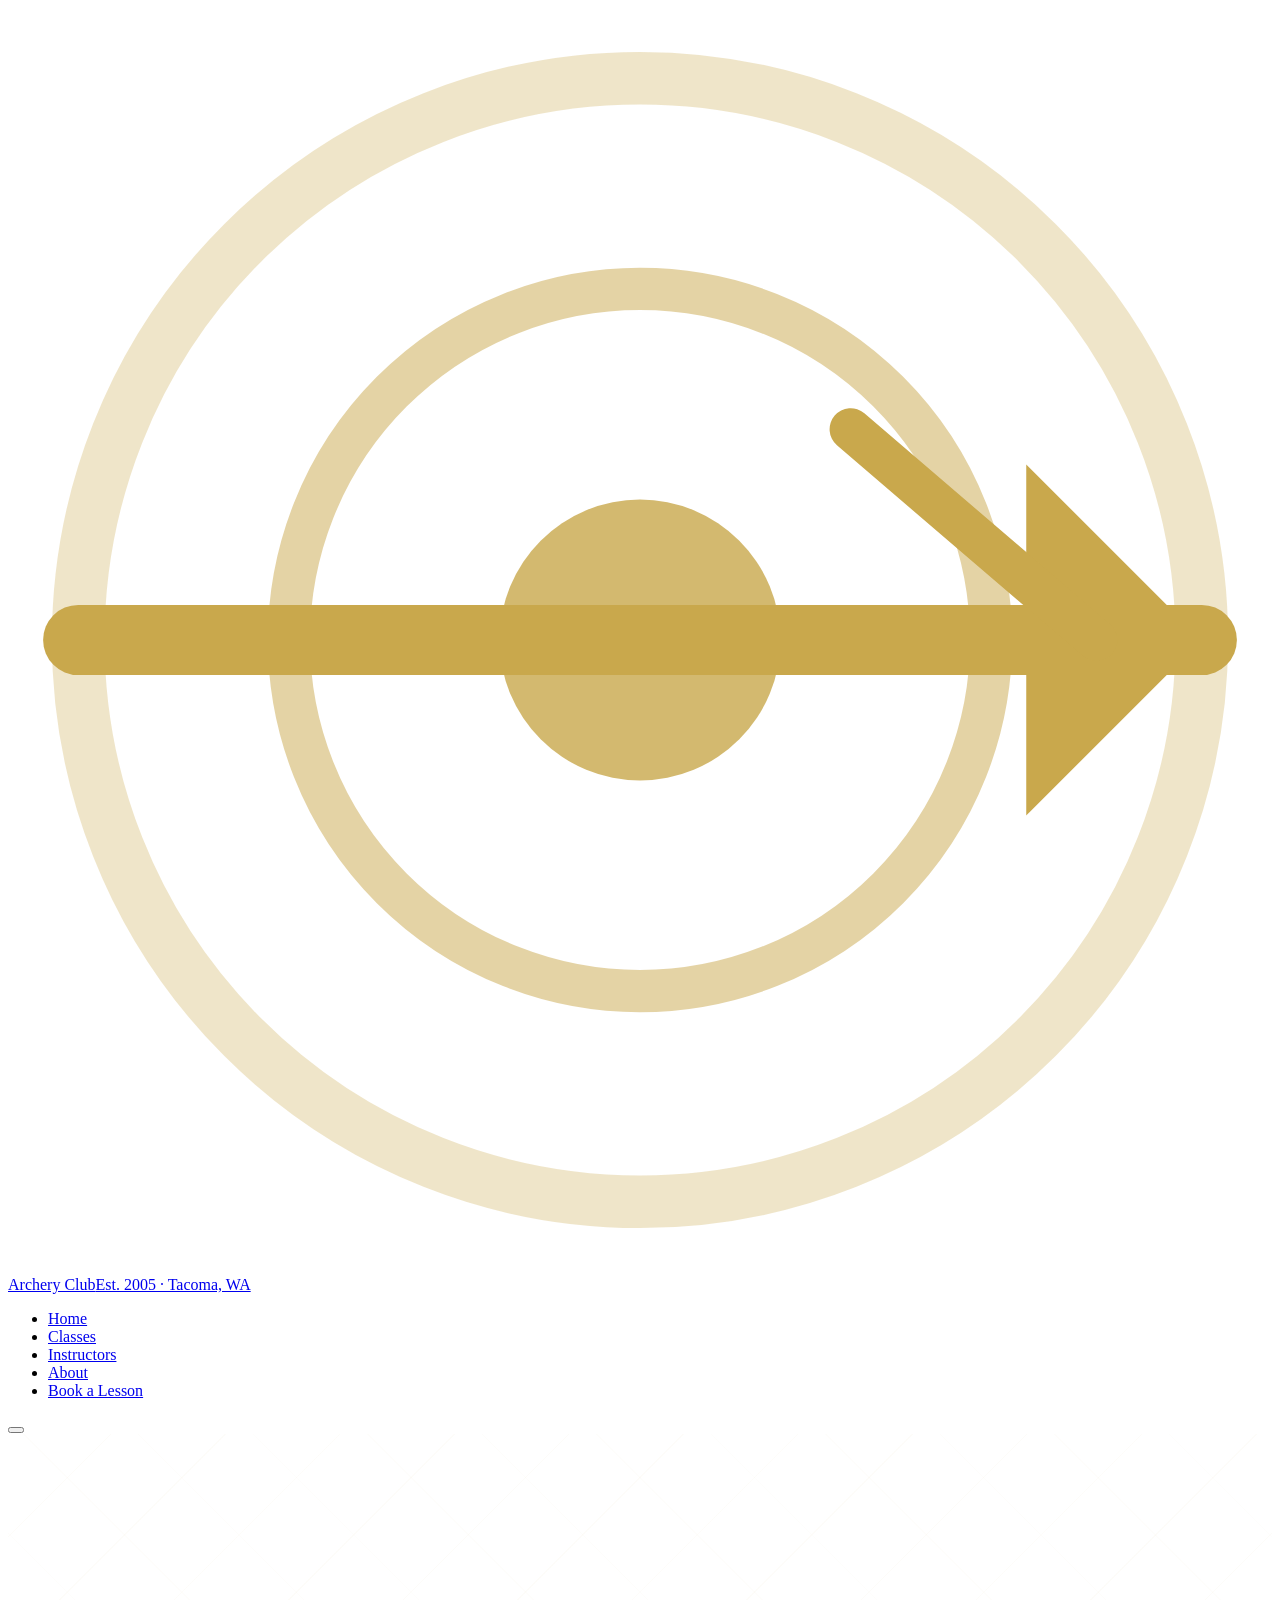
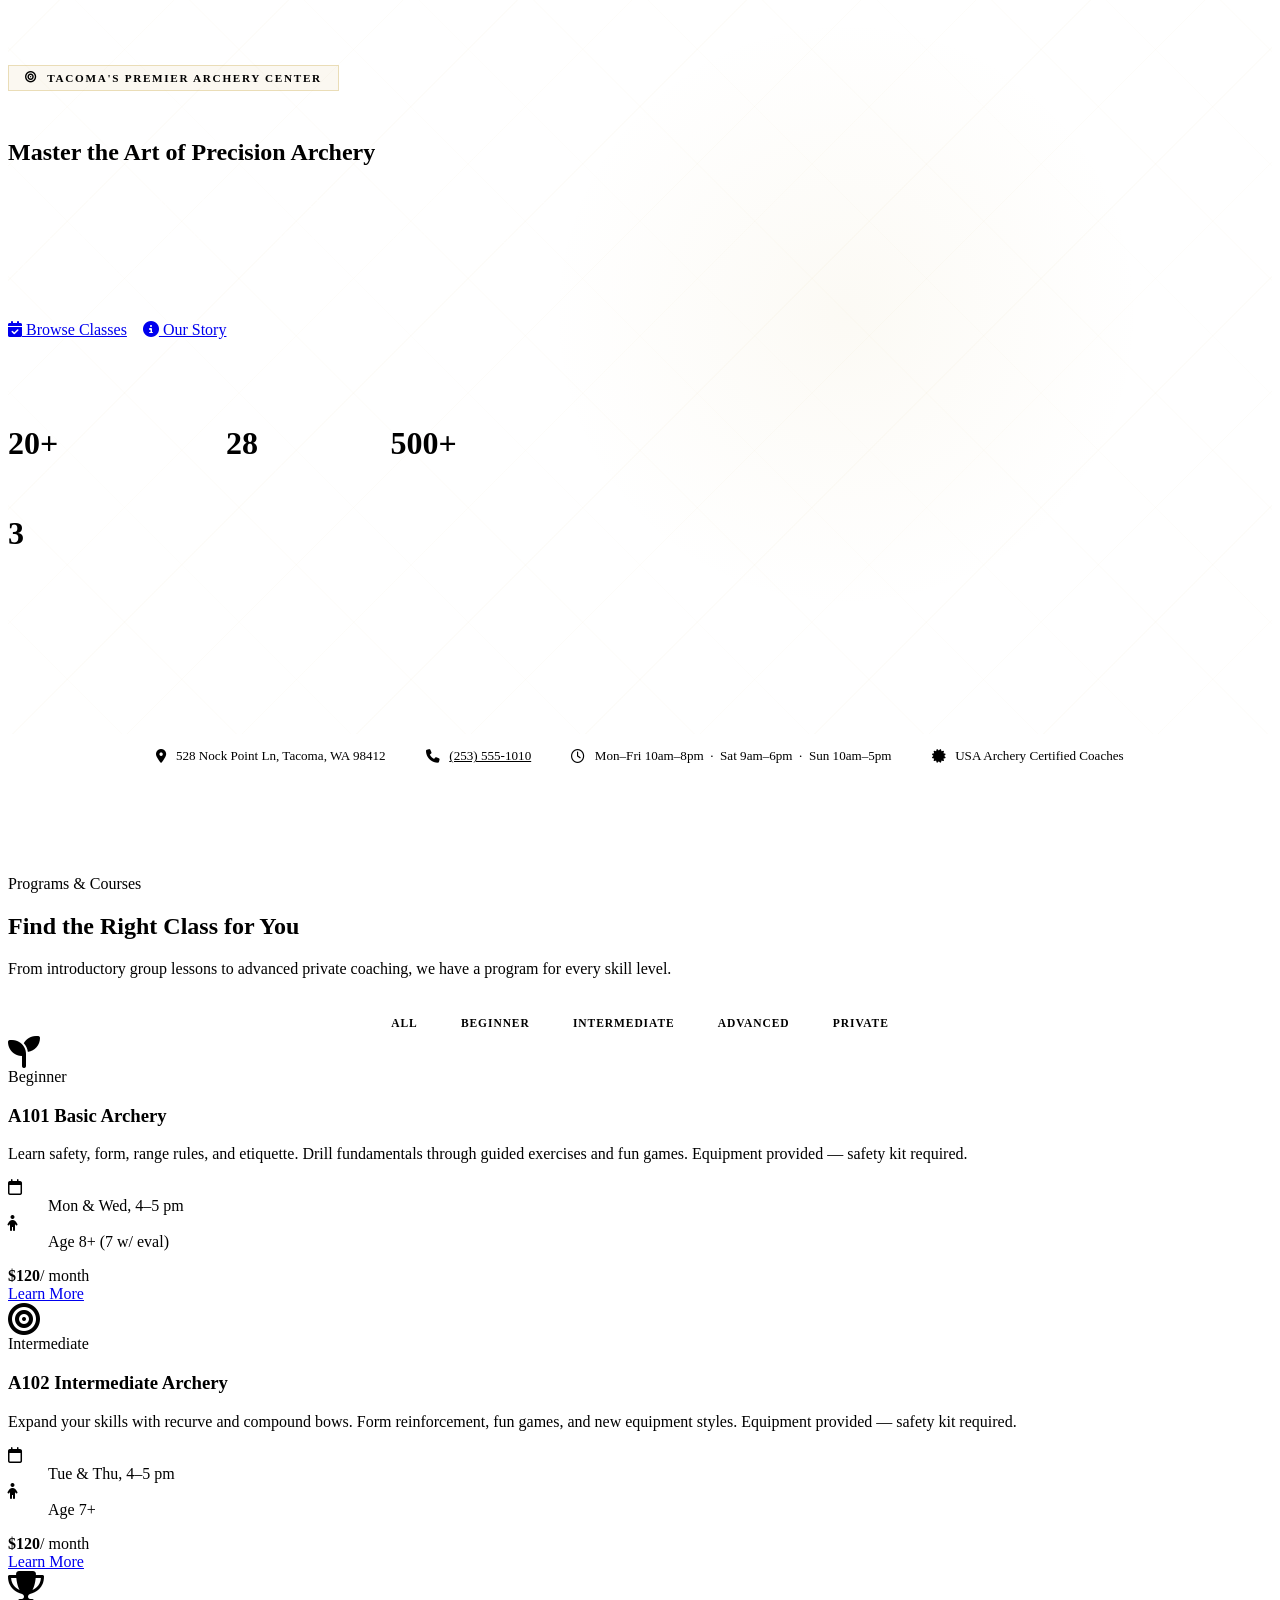
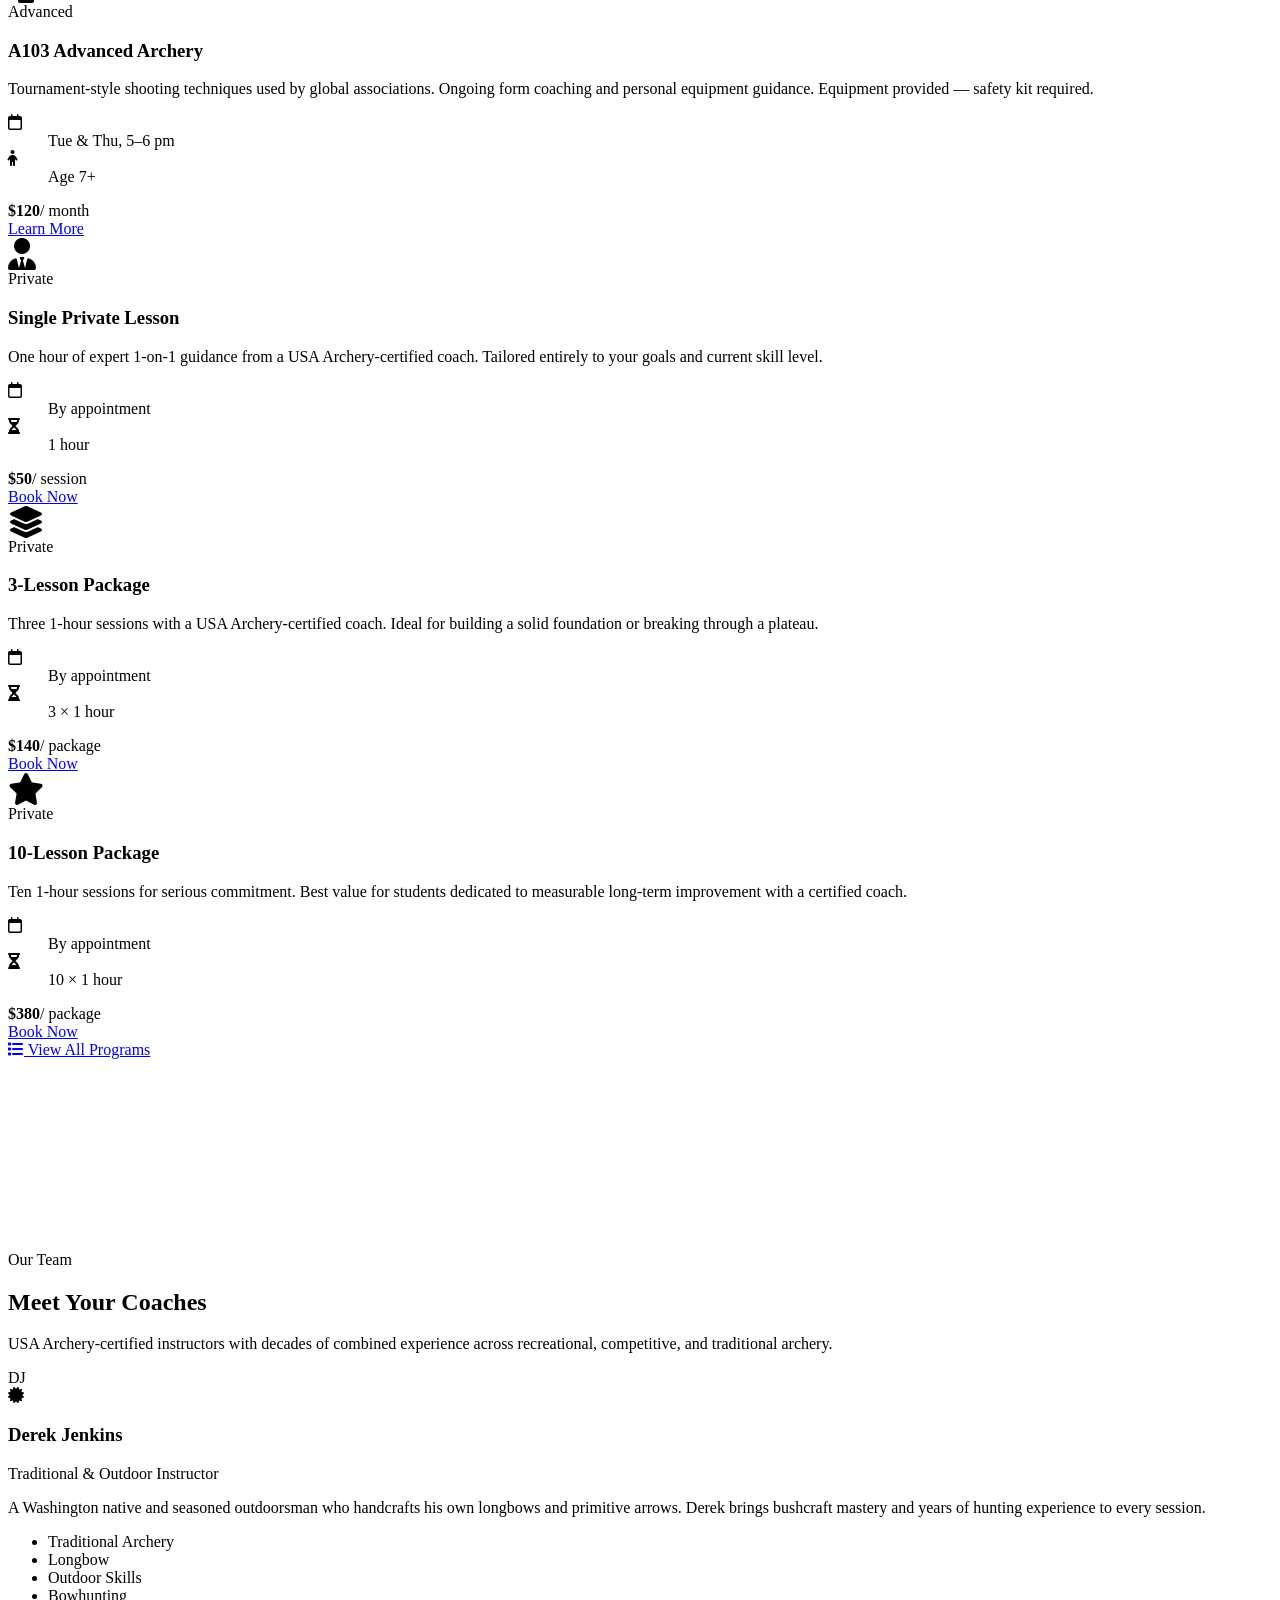
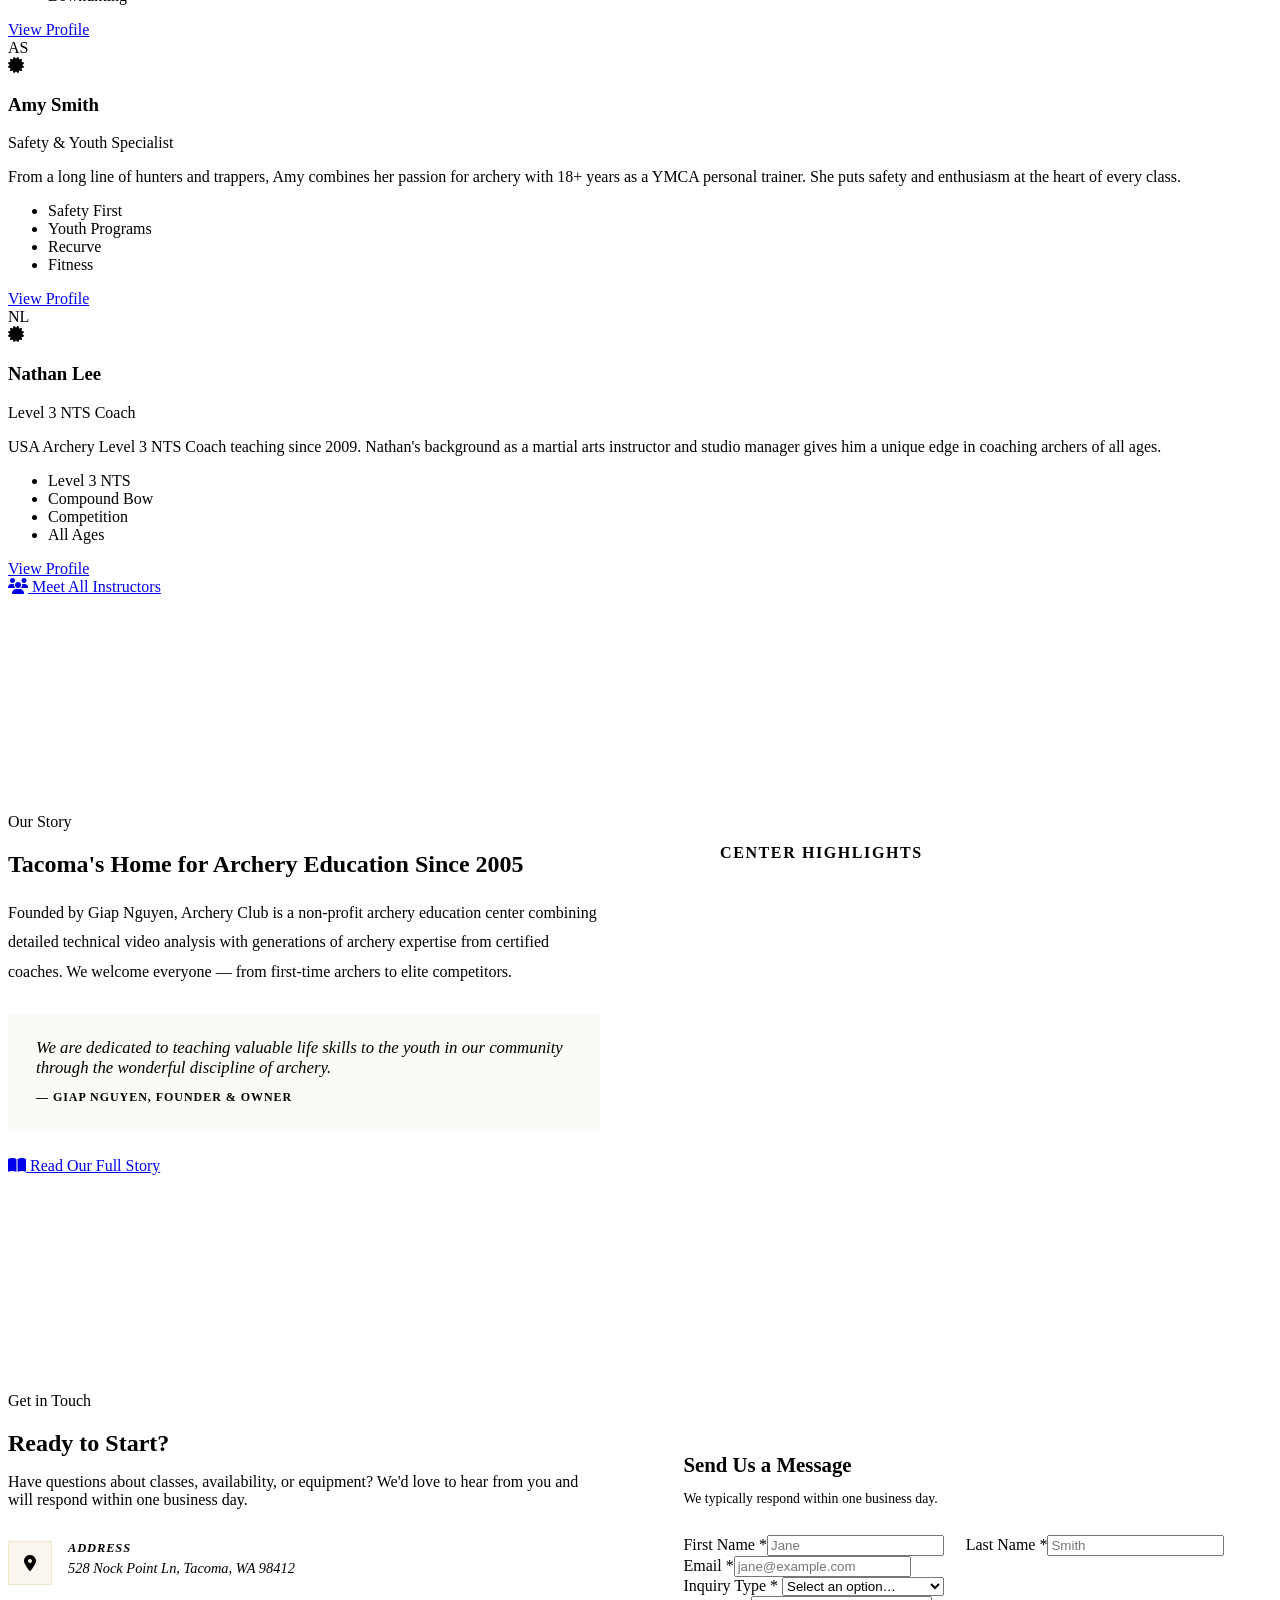
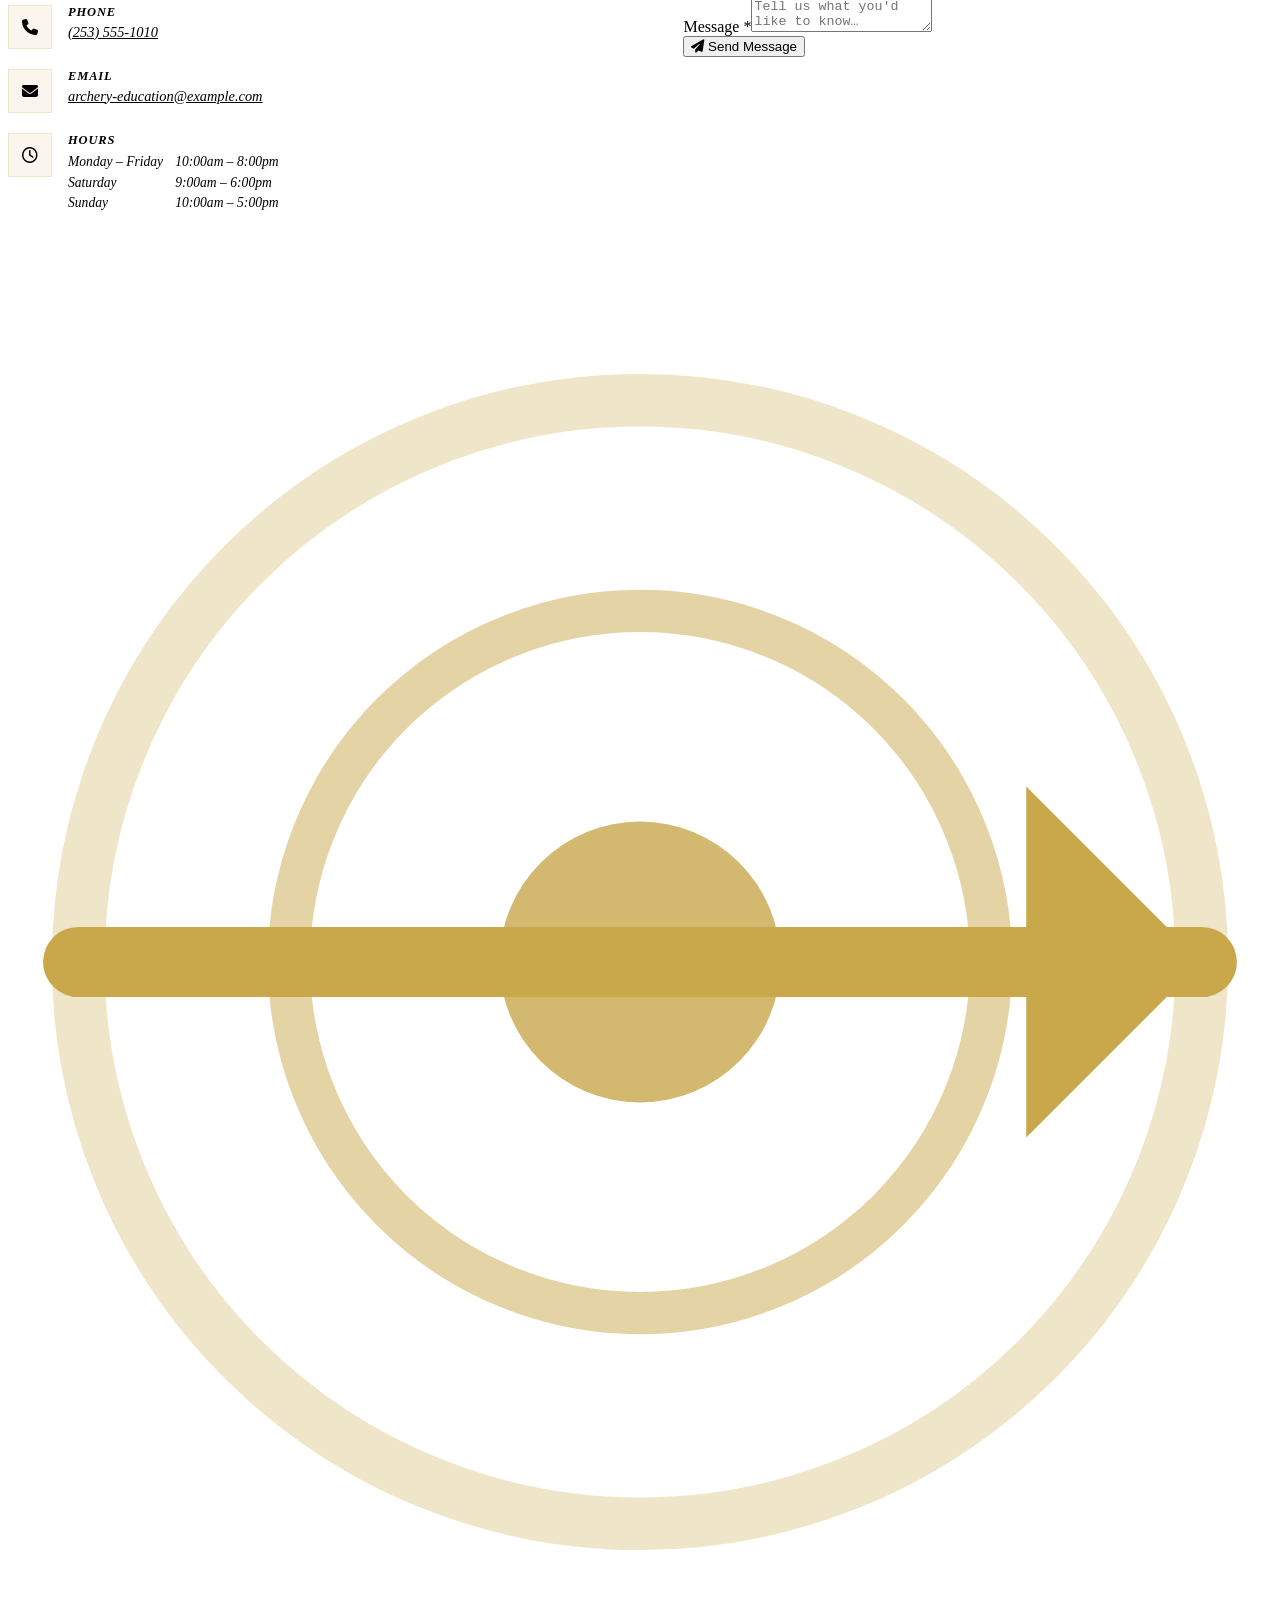
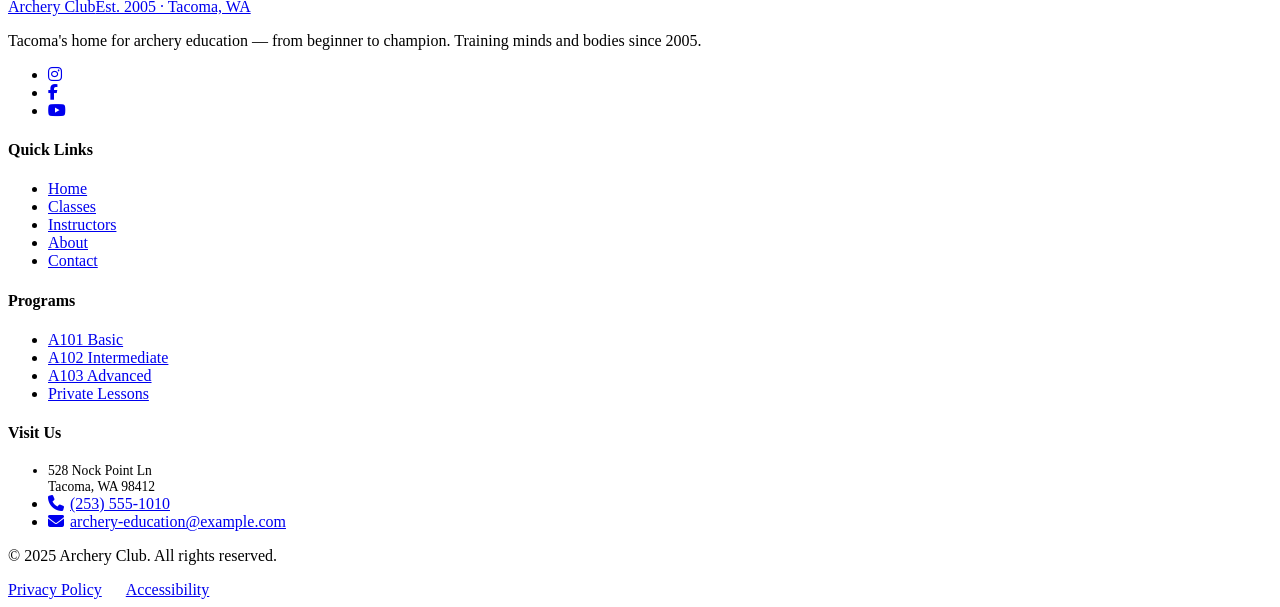
==== index.html @ 7b073878 "Add files via upload" ====
<!DOCTYPE html>
<html lang="en">
<head>
  <meta charset="UTF-8" />
  <meta name="viewport" content="width=device-width, initial-scale=1.0" />
  <meta name="description" content="Archery Club — Group classes, private lessons, youth programs, and competitive coaching. Serving Tacoma since 2005." />
  <title>Archery Club | Home</title>
  <link rel="icon" type="image/svg+xml" href="data:image/svg+xml,<svg xmlns='http://www.w3.org/2000/svg' viewBox='0 0 32 32'><circle cx='16' cy='16' r='14' fill='%23c9a84c' opacity='.15'/><line x1='4' y1='16' x2='28' y2='16' stroke='%23c9a84c' stroke-width='2.2' stroke-linecap='round'/><polygon points='24,11 28,16 24,21' fill='%23c9a84c'/><circle cx='16' cy='16' r='3' fill='none' stroke='%23c9a84c' stroke-width='1.5'/></svg>" />
  <link rel="preconnect" href="https://fonts.googleapis.com" />
  <link rel="preconnect" href="https://fonts.gstatic.com" crossorigin />
  <link href="https://fonts.googleapis.com/css2?family=Cinzel:wght@400;600;700&family=Raleway:wght@300;400;500;600;700&family=Lora:ital,wght@0,400;0,600;1,400&display=swap" rel="stylesheet" />
  <link rel="stylesheet" href="https://cdnjs.cloudflare.com/ajax/libs/font-awesome/6.5.0/css/all.min.css" crossorigin="anonymous" />
  <link rel="stylesheet" href="css/style.css" />
  <style>
    /* HERO */
    .hero {
      min-height: 100vh; display: flex; align-items: center;
      position: relative; overflow: hidden;
      background: linear-gradient(165deg, var(--navy) 0%, #0a1628 40%, #0d1f3a 100%);
    }
    .hero-bg-pattern {
      position: absolute; inset: 0;
      background-image:
        repeating-linear-gradient(-45deg, transparent, transparent 80px, rgba(201,168,76,.03) 80px, rgba(201,168,76,.03) 81px),
        repeating-linear-gradient(45deg, transparent, transparent 80px, rgba(201,168,76,.02) 80px, rgba(201,168,76,.02) 81px);
    }
    .hero-glow {
      position: absolute; top: 20%; right: 10%;
      width: 600px; height: 600px; border-radius: 50%;
      background: radial-gradient(circle, rgba(201,168,76,.06) 0%, transparent 70%);
      pointer-events: none;
    }
    .hero-content { position: relative; z-index: 1; padding: 10rem 0 6rem; }
    .hero-inner { max-width: 680px; }
    .hero-badge {
      display: inline-flex; align-items: center; gap: .6rem;
      font-family: var(--font-body); font-size: .7rem; font-weight: 700;
      letter-spacing: .15em; text-transform: uppercase;
      color: var(--gold); border: 1px solid rgba(201,168,76,.35);
      padding: .4rem 1rem; border-radius: var(--radius-full);
      background: rgba(201,168,76,.08); margin-bottom: 1.75rem;
    }
    .hero h1 { color: var(--white); margin-bottom: 1.25rem; }
    .hero h1 .highlight { color: var(--gold); }
    .hero-desc { font-size: 1.1rem; color: rgba(255,255,255,.65); margin-bottom: 2.5rem; max-width: 540px; line-height: 1.8; }
    .hero-actions { display: flex; gap: 1rem; flex-wrap: wrap; margin-bottom: 3.5rem; }
    .hero-stats {
      display: flex; gap: 2.5rem; flex-wrap: wrap;
      padding-top: 2rem; border-top: 1px solid var(--navy-border);
    }
    .hero-stat strong { display: block; font-family: var(--font-display); font-size: 2rem; color: var(--gold); line-height: 1; }
    .hero-stat span { font-size: .78rem; color: rgba(255,255,255,.5); text-transform: uppercase; letter-spacing: .1em; }
    .hero-scroll {
      position: absolute; bottom: 2rem; left: 50%; transform: translateX(-50%);
      display: flex; flex-direction: column; align-items: center; gap: .5rem;
      font-size: .65rem; text-transform: uppercase; letter-spacing: .14em; color: rgba(255,255,255,.35);
    }
    .scroll-dot {
      width: 6px; height: 6px; border-radius: 50%; background: var(--gold);
      animation: scrollBounce 1.8s ease-in-out infinite;
    }
    @keyframes scrollBounce { 0%,100%{transform:translateY(0);opacity:1} 50%{transform:translateY(8px);opacity:.4} }

    /* INFO BAR */
    .info-bar { background: var(--navy-mid); border-top: 1px solid var(--navy-border); border-bottom: 1px solid var(--navy-border); padding: .9rem 0; }
    .info-bar-inner { display: flex; flex-wrap: wrap; justify-content: center; gap: .5rem 2.5rem; }
    .info-item { display: flex; align-items: center; gap: .6rem; font-size: .82rem; color: var(--text-muted); }
    .info-item i { color: var(--gold); font-size: .85rem; }

    /* SECTIONS */
    .classes-section  { padding: 6rem 0; }
    .instructors-section { padding: 6rem 0; background: var(--navy-mid); border-top: 1px solid var(--navy-border); border-bottom: 1px solid var(--navy-border); }
    .testimonials-section { padding: 6rem 0; }
    .about-teaser { padding: 6rem 0; background: var(--navy-mid); border-top: 1px solid var(--navy-border); border-bottom: 1px solid var(--navy-border); }
    .contact-section { padding: 6rem 0; }

    /* FILTER PILLS */
    .filter-pills { display: flex; flex-wrap: wrap; justify-content: center; gap: .5rem; margin-top: 2rem; }
    .pill {
      font-family: var(--font-body); font-size: .72rem; font-weight: 700;
      letter-spacing: .08em; text-transform: uppercase;
      padding: .45rem 1.1rem; border-radius: var(--radius-full);
      border: 1px solid var(--navy-border); background: var(--navy-card);
      color: var(--text-muted); transition: all var(--transition);
    }
    .pill:hover, .pill.active { background: var(--gold); color: var(--navy); border-color: var(--gold); }

    /* ABOUT TEASER LAYOUT */
    .about-two-col { display: grid; grid-template-columns: 1fr 1fr; gap: 5rem; align-items: center; }
    .founder-blockquote {
      margin: 1.75rem 0; padding: 1.5rem 1.75rem;
      border-left: 3px solid var(--gold);
      background: rgba(201,168,76,.06); border-radius: 0 var(--radius-md) var(--radius-md) 0;
    }
    .founder-blockquote p { font-family: var(--font-accent); font-style: italic; font-size: 1.05rem; color: var(--text-dark); margin: 0 0 .75rem; }
    .founder-blockquote footer { font-size: .75rem; font-weight: 600; color: var(--gold); letter-spacing: .08em; text-transform: uppercase; }
    .highlights-card { background: var(--navy-card); border: 1px solid var(--navy-border); border-radius: var(--radius-xl); padding: 2.5rem; }
    .highlights-card h3 { font-family: var(--font-display); color: var(--gold); font-size: 1rem; letter-spacing: .1em; text-transform: uppercase; margin-bottom: 1.5rem; }
    .highlight-item { display: flex; align-items: center; gap: 1rem; padding: .9rem 0; border-bottom: 1px solid var(--navy-border); font-size: .9rem; color: rgba(255,255,255,.75); }
    .highlight-item:last-child { border-bottom: none; }
    .highlight-item i { color: var(--gold); width: 18px; flex-shrink: 0; }

    /* CONTACT LAYOUT */
    .contact-layout { display: grid; grid-template-columns: 1fr 1.1fr; gap: 4rem; align-items: start; }
    .contact-info h2 { margin-bottom: .75rem; }
    .contact-detail-item { display: flex; align-items: flex-start; gap: 1rem; margin-bottom: 1.25rem; }
    .contact-detail-icon {
      width: 42px; height: 42px; border-radius: var(--radius-sm); flex-shrink: 0;
      background: rgba(201,168,76,.1); border: 1px solid rgba(201,168,76,.2);
      display: flex; align-items: center; justify-content: center; color: var(--gold); font-size: 1rem;
    }
    .contact-detail-text { display: flex; flex-direction: column; gap: .2rem; }
    .contact-detail-text strong { font-size: .78rem; font-weight: 700; color: var(--text-dark); text-transform: uppercase; letter-spacing: .07em; }
    .contact-detail-text span, .contact-detail-text a { font-size: .9rem; color: var(--text); }
    .contact-detail-text a:hover { color: var(--gold-light); }
    .hours-table { font-size: .85rem; color: var(--text-muted); border-collapse: collapse; }
    .hours-table td { padding: .15rem .75rem .15rem 0; }
    .hours-table td:last-child { color: var(--text-dark); }
    .contact-form-card { background: var(--navy-card); border: 1px solid var(--navy-border); border-top: 3px solid var(--gold); border-radius: var(--radius-xl); padding: 2.5rem; }
    .contact-form-card h3 { font-size: 1.3rem; color: var(--text-dark); margin-bottom: .4rem; }
    .contact-form-card > p { font-size: .86rem; color: var(--text-muted); margin-bottom: 1.75rem; }
    .form-row { display: grid; grid-template-columns: 1fr 1fr; gap: 1rem; }

    @media (max-width: 860px) {
      .about-two-col, .contact-layout { grid-template-columns: 1fr; gap: 2.5rem; }
      .form-row { grid-template-columns: 1fr; gap: 0; }
    }
  </style>
</head>
<body>

  <header id="site-header">
    <nav role="navigation" aria-label="Main navigation">
      <a href="index.html" class="nav-logo" aria-label="Archery Club home">
        <div class="nav-logo-icon" aria-hidden="true">
          <svg viewBox="0 0 36 36" xmlns="http://www.w3.org/2000/svg" fill="none">
            <circle cx="18" cy="18" r="16" stroke="#c9a84c" stroke-width="1.5" opacity=".3"/>
            <circle cx="18" cy="18" r="10" stroke="#c9a84c" stroke-width="1.2" opacity=".5"/>
            <circle cx="18" cy="18" r="4" fill="#c9a84c" opacity=".8"/>
            <line x1="2" y1="18" x2="34" y2="18" stroke="#c9a84c" stroke-width="2" stroke-linecap="round"/>
            <polygon points="29,13 34,18 29,23" fill="#c9a84c"/>
            <line x1="31" y1="18" x2="24" y2="12" stroke="#c9a84c" stroke-width="1.2" stroke-linecap="round"/>
          </svg>
        </div>
        <div class="nav-logo-text">Archery Club<span>Est. 2005 · Tacoma, WA</span></div>
      </a>
      <ul class="nav-links" id="nav-links" role="list">
        <li><a href="index.html" class="active" aria-current="page">Home</a></li>
        <li><a href="classes.html">Classes</a></li>
        <li><a href="instructors.html">Instructors</a></li>
        <li><a href="about.html">About</a></li>
        <li><a href="contact.html" class="nav-cta">Book a Lesson</a></li>
      </ul>
      <button class="nav-toggle" id="nav-toggle" aria-expanded="false" aria-controls="nav-links" aria-label="Toggle navigation"><span></span><span></span><span></span></button>
    </nav>
  </header>

  <main>

    <!-- HERO -->
    <section class="hero" aria-label="Hero">
      <div class="hero-bg-pattern" aria-hidden="true"></div>
      <div class="hero-glow" aria-hidden="true"></div>
      <div class="container hero-content">
        <div class="hero-inner">
          <div class="hero-badge" aria-hidden="true"><i class="fa-solid fa-bullseye"></i> Tacoma's Premier Archery Center</div>
          <h1>Master the Art of <span class="highlight">Precision</span> Archery</h1>
          <p class="hero-desc">From your very first arrow to competitive excellence — Archery Club offers expert coaching, state-of-the-art facilities, and a welcoming community for archers of all ages and abilities.</p>
          <div class="hero-actions">
            <a href="classes.html" class="btn btn-primary"><i class="fa-solid fa-calendar-check" aria-hidden="true"></i> Browse Classes</a>
            <a href="about.html" class="btn btn-outline-light"><i class="fa-solid fa-circle-info" aria-hidden="true"></i> Our Story</a>
          </div>
          <div class="hero-stats">
            <div class="hero-stat"><strong>20+</strong><span>Years Serving Tacoma</span></div>
            <div class="hero-stat"><strong>28</strong><span>Shooting Lanes</span></div>
            <div class="hero-stat"><strong>500+</strong><span>Students Trained</span></div>
            <div class="hero-stat"><strong>3</strong><span>Certified Coaches</span></div>
          </div>
        </div>
      </div>
      <div class="hero-scroll" aria-hidden="true"><span>Scroll</span><div class="scroll-dot"></div></div>
    </section>

    <!-- INFO BAR -->
    <div class="info-bar" role="complementary" aria-label="Quick info">
      <div class="container">
        <div class="info-bar-inner">
          <div class="info-item"><i class="fa-solid fa-location-dot" aria-hidden="true"></i><span>528 Nock Point Ln, Tacoma, WA 98412</span></div>
          <div class="info-item"><i class="fa-solid fa-phone" aria-hidden="true"></i><a href="tel:+12535551010" style="color:inherit;">(253) 555-1010</a></div>
          <div class="info-item"><i class="fa-regular fa-clock" aria-hidden="true"></i><span>Mon–Fri 10am–8pm &nbsp;·&nbsp; Sat 9am–6pm &nbsp;·&nbsp; Sun 10am–5pm</span></div>
          <div class="info-item"><i class="fa-solid fa-certificate" aria-hidden="true"></i><span>USA Archery Certified Coaches</span></div>
        </div>
      </div>
    </div>

    <!-- CLASSES PREVIEW -->
    <section class="classes-section" aria-labelledby="classes-heading">
      <div class="container">
        <div class="text-center">
          <span class="section-label" aria-hidden="true">Programs &amp; Courses</span>
          <h2 id="classes-heading" class="section-title">Find the Right Class for You</h2>
          <p class="section-sub">From introductory group lessons to advanced private coaching, we have a program for every skill level.</p>
          <div class="filter-pills" role="tablist" aria-label="Class filters">
            <button class="pill active" role="tab" aria-selected="true">All</button>
            <button class="pill" role="tab" aria-selected="false">Beginner</button>
            <button class="pill" role="tab" aria-selected="false">Intermediate</button>
            <button class="pill" role="tab" aria-selected="false">Advanced</button>
            <button class="pill" role="tab" aria-selected="false">Private</button>
          </div>
        </div>
        <div class="classes-grid">

          <article class="class-card">
            <div class="class-card-header">
              <div class="class-icon" aria-hidden="true"><i class="fa-solid fa-seedling" style="color:var(--gold);font-size:2rem;"></i></div>
              <span class="class-badge">Beginner</span>
            </div>
            <div class="class-card-body">
              <h3>A101 Basic Archery</h3>
              <p>Learn safety, form, range rules, and etiquette. Drill fundamentals through guided exercises and fun games. Equipment provided — safety kit required.</p>
              <dl class="class-meta">
                <div class="meta-item"><i class="fa-regular fa-calendar" aria-hidden="true"></i><div><dt class="sr-only">Schedule</dt><dd>Mon &amp; Wed, 4–5 pm</dd></div></div>
                <div class="meta-item"><i class="fa-solid fa-child" aria-hidden="true"></i><div><dt class="sr-only">Age</dt><dd>Age 8+ (7 w/ eval)</dd></div></div>
              </dl>
              <div class="class-price"><strong>$120</strong><span>/ month</span></div>
              <a href="classes.html#a101" class="btn btn-outline">Learn More</a>
            </div>
          </article>

          <article class="class-card">
            <div class="class-card-header">
              <div class="class-icon" aria-hidden="true"><i class="fa-solid fa-bullseye" style="color:var(--gold);font-size:2rem;"></i></div>
              <span class="class-badge">Intermediate</span>
            </div>
            <div class="class-card-body">
              <h3>A102 Intermediate Archery</h3>
              <p>Expand your skills with recurve and compound bows. Form reinforcement, fun games, and new equipment styles. Equipment provided — safety kit required.</p>
              <dl class="class-meta">
                <div class="meta-item"><i class="fa-regular fa-calendar" aria-hidden="true"></i><div><dt class="sr-only">Schedule</dt><dd>Tue &amp; Thu, 4–5 pm</dd></div></div>
                <div class="meta-item"><i class="fa-solid fa-child" aria-hidden="true"></i><div><dt class="sr-only">Age</dt><dd>Age 7+</dd></div></div>
              </dl>
              <div class="class-price"><strong>$120</strong><span>/ month</span></div>
              <a href="classes.html#a102" class="btn btn-outline">Learn More</a>
            </div>
          </article>

          <article class="class-card">
            <div class="class-card-header">
              <div class="class-icon" aria-hidden="true"><i class="fa-solid fa-trophy" style="color:var(--gold);font-size:2rem;"></i></div>
              <span class="class-badge">Advanced</span>
            </div>
            <div class="class-card-body">
              <h3>A103 Advanced Archery</h3>
              <p>Tournament-style shooting techniques used by global associations. Ongoing form coaching and personal equipment guidance. Equipment provided — safety kit required.</p>
              <dl class="class-meta">
                <div class="meta-item"><i class="fa-regular fa-calendar" aria-hidden="true"></i><div><dt class="sr-only">Schedule</dt><dd>Tue &amp; Thu, 5–6 pm</dd></div></div>
                <div class="meta-item"><i class="fa-solid fa-child" aria-hidden="true"></i><div><dt class="sr-only">Age</dt><dd>Age 7+</dd></div></div>
              </dl>
              <div class="class-price"><strong>$120</strong><span>/ month</span></div>
              <a href="classes.html#a103" class="btn btn-outline">Learn More</a>
            </div>
          </article>

          <article class="class-card">
            <div class="class-card-header">
              <div class="class-icon" aria-hidden="true"><i class="fa-solid fa-user-tie" style="color:var(--gold);font-size:2rem;"></i></div>
              <span class="class-badge">Private</span>
            </div>
            <div class="class-card-body">
              <h3>Single Private Lesson</h3>
              <p>One hour of expert 1-on-1 guidance from a USA Archery-certified coach. Tailored entirely to your goals and current skill level.</p>
              <dl class="class-meta">
                <div class="meta-item"><i class="fa-regular fa-calendar" aria-hidden="true"></i><div><dt class="sr-only">Schedule</dt><dd>By appointment</dd></div></div>
                <div class="meta-item"><i class="fa-solid fa-hourglass-half" aria-hidden="true"></i><div><dt class="sr-only">Duration</dt><dd>1 hour</dd></div></div>
              </dl>
              <div class="class-price"><strong>$50</strong><span>/ session</span></div>
              <a href="contact.html" class="btn btn-outline">Book Now</a>
            </div>
          </article>

          <article class="class-card">
            <div class="class-card-header">
              <div class="class-icon" aria-hidden="true"><i class="fa-solid fa-layer-group" style="color:var(--gold);font-size:2rem;"></i></div>
              <span class="class-badge">Private</span>
            </div>
            <div class="class-card-body">
              <h3>3-Lesson Package</h3>
              <p>Three 1-hour sessions with a USA Archery-certified coach. Ideal for building a solid foundation or breaking through a plateau.</p>
              <dl class="class-meta">
                <div class="meta-item"><i class="fa-regular fa-calendar" aria-hidden="true"></i><div><dt class="sr-only">Schedule</dt><dd>By appointment</dd></div></div>
                <div class="meta-item"><i class="fa-solid fa-hourglass-half" aria-hidden="true"></i><div><dt class="sr-only">Duration</dt><dd>3 × 1 hour</dd></div></div>
              </dl>
              <div class="class-price"><strong>$140</strong><span>/ package</span></div>
              <a href="contact.html" class="btn btn-outline">Book Now</a>
            </div>
          </article>

          <article class="class-card">
            <div class="class-card-header">
              <div class="class-icon" aria-hidden="true"><i class="fa-solid fa-star" style="color:var(--gold);font-size:2rem;"></i></div>
              <span class="class-badge">Private</span>
            </div>
            <div class="class-card-body">
              <h3>10-Lesson Package</h3>
              <p>Ten 1-hour sessions for serious commitment. Best value for students dedicated to measurable long-term improvement with a certified coach.</p>
              <dl class="class-meta">
                <div class="meta-item"><i class="fa-regular fa-calendar" aria-hidden="true"></i><div><dt class="sr-only">Schedule</dt><dd>By appointment</dd></div></div>
                <div class="meta-item"><i class="fa-solid fa-hourglass-half" aria-hidden="true"></i><div><dt class="sr-only">Duration</dt><dd>10 × 1 hour</dd></div></div>
              </dl>
              <div class="class-price"><strong>$380</strong><span>/ package</span></div>
              <a href="contact.html" class="btn btn-outline">Book Now</a>
            </div>
          </article>

        </div>
        <div class="view-all-wrap">
          <a href="classes.html" class="btn btn-primary"><i class="fa-solid fa-list" aria-hidden="true"></i> View All Programs</a>
        </div>
      </div>
    </section>

    <!-- INSTRUCTORS PREVIEW -->
    <section class="instructors-section" aria-labelledby="instructors-heading">
      <div class="container">
        <div class="text-center">
          <span class="section-label" aria-hidden="true">Our Team</span>
          <h2 id="instructors-heading" class="section-title">Meet Your Coaches</h2>
          <p class="section-sub">USA Archery-certified instructors with decades of combined experience across recreational, competitive, and traditional archery.</p>
        </div>
        <div class="instructors-grid">

          <article class="instructor-card">
            <div class="instructor-photo-wrap">
              <div class="instructor-photo-placeholder" aria-label="Derek Jenkins">DJ</div>
              <div class="instructor-badge-icon" aria-hidden="true"><i class="fa-solid fa-certificate"></i></div>
            </div>
            <h3>Derek Jenkins</h3>
            <p class="instructor-role">Traditional &amp; Outdoor Instructor</p>
            <p>A Washington native and seasoned outdoorsman who handcrafts his own longbows and primitive arrows. Derek brings bushcraft mastery and years of hunting experience to every session.</p>
            <ul class="instructor-tags" aria-label="Derek's specialties">
              <li class="tag">Traditional Archery</li>
              <li class="tag">Longbow</li>
              <li class="tag">Outdoor Skills</li>
              <li class="tag">Bowhunting</li>
            </ul>
            <a href="instructors.html#derek" class="btn btn-outline">View Profile</a>
          </article>

          <article class="instructor-card">
            <div class="instructor-photo-wrap">
              <div class="instructor-photo-placeholder" aria-label="Amy Smith">AS</div>
              <div class="instructor-badge-icon" aria-hidden="true"><i class="fa-solid fa-certificate"></i></div>
            </div>
            <h3>Amy Smith</h3>
            <p class="instructor-role">Safety &amp; Youth Specialist</p>
            <p>From a long line of hunters and trappers, Amy combines her passion for archery with 18+ years as a YMCA personal trainer. She puts safety and enthusiasm at the heart of every class.</p>
            <ul class="instructor-tags" aria-label="Amy's specialties">
              <li class="tag">Safety First</li>
              <li class="tag">Youth Programs</li>
              <li class="tag">Recurve</li>
              <li class="tag">Fitness</li>
            </ul>
            <a href="instructors.html#amy" class="btn btn-outline">View Profile</a>
          </article>

          <article class="instructor-card">
            <div class="instructor-photo-wrap">
              <div class="instructor-photo-placeholder" aria-label="Nathan Lee">NL</div>
              <div class="instructor-badge-icon" aria-hidden="true"><i class="fa-solid fa-certificate"></i></div>
            </div>
            <h3>Nathan Lee</h3>
            <p class="instructor-role">Level 3 NTS Coach</p>
            <p>USA Archery Level 3 NTS Coach teaching since 2009. Nathan's background as a martial arts instructor and studio manager gives him a unique edge in coaching archers of all ages.</p>
            <ul class="instructor-tags" aria-label="Nathan's specialties">
              <li class="tag">Level 3 NTS</li>
              <li class="tag">Compound Bow</li>
              <li class="tag">Competition</li>
              <li class="tag">All Ages</li>
            </ul>
            <a href="instructors.html#nathan" class="btn btn-outline">View Profile</a>
          </article>

        </div>
        <div class="view-all-wrap">
          <a href="instructors.html" class="btn btn-outline"><i class="fa-solid fa-users" aria-hidden="true"></i> Meet All Instructors</a>
        </div>
      </div>
    </section>

    <!-- ABOUT TEASER -->
    <section class="about-teaser" aria-labelledby="about-teaser-heading">
      <div class="container">
        <div class="about-two-col">
          <div>
            <span class="section-label" aria-hidden="true">Our Story</span>
            <h2 id="about-teaser-heading">Tacoma's Home for Archery Education Since 2005</h2>
            <p style="color:var(--text-muted);margin: 1rem 0 1.5rem;line-height:1.85;">Founded by Giap Nguyen, Archery Club is a non-profit archery education center combining detailed technical video analysis with generations of archery expertise from certified coaches. We welcome everyone — from first-time archers to elite competitors.</p>
            <blockquote class="founder-blockquote">
              <p>We are dedicated to teaching valuable life skills to the youth in our community through the wonderful discipline of archery.</p>
              <footer>— Giap Nguyen, Founder &amp; Owner</footer>
            </blockquote>
            <a href="about.html" class="btn btn-outline"><i class="fa-solid fa-book-open" aria-hidden="true"></i> Read Our Full Story</a>
          </div>
          <div class="highlights-card">
            <h3>Center Highlights</h3>
            <div class="highlight-item"><i class="fa-solid fa-calendar" aria-hidden="true"></i> Serving Tacoma since <strong style="color:var(--white);margin-left:.3rem;">2005</strong></div>
            <div class="highlight-item"><i class="fa-solid fa-building" aria-hidden="true"></i> <strong style="color:var(--white);margin-right:.3rem;">28</strong> indoor shooting lanes</div>
            <div class="highlight-item"><i class="fa-solid fa-sun" aria-hidden="true"></i> Outdoor shooting field access</div>
            <div class="highlight-item"><i class="fa-solid fa-certificate" aria-hidden="true"></i> USA Archery certified instructors</div>
            <div class="highlight-item"><i class="fa-solid fa-wheelchair" aria-hidden="true"></i> Fully accessible facility</div>
            <div class="highlight-item"><i class="fa-solid fa-heart" aria-hidden="true"></i> Non-profit, community-first mission</div>
          </div>
        </div>
      </div>
    </section>

    <!-- CONTACT -->
    <section class="contact-section" aria-labelledby="contact-heading">
      <div class="container">
        <div class="contact-layout">
          <div class="contact-info">
            <span class="section-label" aria-hidden="true">Get in Touch</span>
            <h2 id="contact-heading">Ready to Start?</h2>
            <p style="color:var(--text-muted);margin-bottom:2rem;">Have questions about classes, availability, or equipment? We'd love to hear from you and will respond within one business day.</p>
            <address class="contact-details">
              <div class="contact-detail-item">
                <div class="contact-detail-icon" aria-hidden="true"><i class="fa-solid fa-location-dot"></i></div>
                <div class="contact-detail-text"><strong>Address</strong><span>528 Nock Point Ln, Tacoma, WA 98412</span></div>
              </div>
              <div class="contact-detail-item">
                <div class="contact-detail-icon" aria-hidden="true"><i class="fa-solid fa-phone"></i></div>
                <div class="contact-detail-text"><strong>Phone</strong><a href="tel:+12535551010">(253) 555-1010</a></div>
              </div>
              <div class="contact-detail-item">
                <div class="contact-detail-icon" aria-hidden="true"><i class="fa-solid fa-envelope"></i></div>
                <div class="contact-detail-text"><strong>Email</strong><a href="mailto:archery-education@example.com">archery-education@example.com</a></div>
              </div>
              <div class="contact-detail-item">
                <div class="contact-detail-icon" aria-hidden="true"><i class="fa-regular fa-clock"></i></div>
                <div class="contact-detail-text">
                  <strong>Hours</strong>
                  <table class="hours-table" aria-label="Weekly hours">
                    <tbody>
                      <tr><td>Monday – Friday</td><td>10:00am – 8:00pm</td></tr>
                      <tr><td>Saturday</td><td>9:00am – 6:00pm</td></tr>
                      <tr><td>Sunday</td><td>10:00am – 5:00pm</td></tr>
                    </tbody>
                  </table>
                </div>
              </div>
            </address>
          </div>
          <div class="contact-form-card">
            <h3>Send Us a Message</h3>
            <p>We typically respond within one business day.</p>
            <form action="#" method="post" aria-label="Contact form" novalidate>
              <div class="form-row">
                <div class="form-group"><label for="fname">First Name <span aria-hidden="true" style="color:var(--gold);">*</span></label><input type="text" id="fname" name="first_name" required autocomplete="given-name" placeholder="Jane" /></div>
                <div class="form-group"><label for="lname">Last Name <span aria-hidden="true" style="color:var(--gold);">*</span></label><input type="text" id="lname" name="last_name" required autocomplete="family-name" placeholder="Smith" /></div>
              </div>
              <div class="form-group"><label for="email">Email <span aria-hidden="true" style="color:var(--gold);">*</span></label><input type="email" id="email" name="email" required autocomplete="email" placeholder="jane@example.com" /></div>
              <div class="form-group">
                <label for="inquiry">Inquiry Type <span aria-hidden="true" style="color:var(--gold);">*</span></label>
                <select id="inquiry" name="inquiry" required>
                  <option value="" disabled selected>Select an option…</option>
                  <option value="class-info">Class information</option>
                  <option value="book-private">Book a private lesson</option>
                  <option value="youth">Youth / family programs</option>
                  <option value="general">General question</option>
                </select>
              </div>
              <div class="form-group"><label for="message">Message <span aria-hidden="true" style="color:var(--gold);">*</span></label><textarea id="message" name="message" required placeholder="Tell us what you'd like to know…"></textarea></div>
              <div class="form-submit"><button type="submit" class="btn btn-primary"><i class="fa-solid fa-paper-plane" aria-hidden="true"></i> Send Message</button></div>
            </form>
          </div>
        </div>
      </div>
    </section>

  </main>

  <footer>
    <div class="container">
      <div class="footer-grid">
        <div class="footer-brand">
          <a href="index.html" class="nav-logo" aria-label="Archery Club home">
            <div class="nav-logo-icon" aria-hidden="true">
              <svg viewBox="0 0 36 36" xmlns="http://www.w3.org/2000/svg" fill="none">
                <circle cx="18" cy="18" r="16" stroke="#c9a84c" stroke-width="1.5" opacity=".3"/>
                <circle cx="18" cy="18" r="10" stroke="#c9a84c" stroke-width="1.2" opacity=".5"/>
                <circle cx="18" cy="18" r="4" fill="#c9a84c" opacity=".8"/>
                <line x1="2" y1="18" x2="34" y2="18" stroke="#c9a84c" stroke-width="2" stroke-linecap="round"/>
                <polygon points="29,13 34,18 29,23" fill="#c9a84c"/>
              </svg>
            </div>
            <div class="nav-logo-text">Archery Club<span>Est. 2005 · Tacoma, WA</span></div>
          </a>
          <p>Tacoma's home for archery education — from beginner to champion. Training minds and bodies since 2005.</p>
          <ul class="footer-social" role="list">
            <li><a href="#" class="social-link" aria-label="Instagram"><i class="fa-brands fa-instagram" aria-hidden="true"></i></a></li>
            <li><a href="#" class="social-link" aria-label="Facebook"><i class="fa-brands fa-facebook-f" aria-hidden="true"></i></a></li>
            <li><a href="#" class="social-link" aria-label="YouTube"><i class="fa-brands fa-youtube" aria-hidden="true"></i></a></li>
          </ul>
        </div>
        <nav aria-label="Quick links"><div class="footer-col"><h4>Quick Links</h4><ul class="footer-links" role="list"><li><a href="index.html">Home</a></li><li><a href="classes.html">Classes</a></li><li><a href="instructors.html">Instructors</a></li><li><a href="about.html">About</a></li><li><a href="contact.html">Contact</a></li></ul></div></nav>
        <nav aria-label="Programs"><div class="footer-col"><h4>Programs</h4><ul class="footer-links" role="list"><li><a href="classes.html#a101">A101 Basic</a></li><li><a href="classes.html#a102">A102 Intermediate</a></li><li><a href="classes.html#a103">A103 Advanced</a></li><li><a href="classes.html#private">Private Lessons</a></li></ul></div></nav>
        <div class="footer-col"><h4>Visit Us</h4><ul class="footer-links" role="list"><li style="color:var(--text-muted);font-size:.85rem;">528 Nock Point Ln<br>Tacoma, WA 98412</li><li><a href="tel:+12535551010"><i class="fa-solid fa-phone" style="color:var(--gold);margin-right:6px;" aria-hidden="true"></i>(253) 555-1010</a></li><li><a href="mailto:archery-education@example.com"><i class="fa-solid fa-envelope" style="color:var(--gold);margin-right:6px;" aria-hidden="true"></i>archery-education@example.com</a></li></ul></div>
      </div>
      <div class="footer-bottom"><p>&copy; 2025 Archery Club. All rights reserved.</p><div style="display:flex;gap:1.5rem;"><a href="#">Privacy Policy</a><a href="#">Accessibility</a></div></div>
    </div>
  </footer>

  <script>
    const header = document.getElementById('site-header');
    window.addEventListener('scroll', () => { header.classList.toggle('scrolled', window.scrollY > 60); }, { passive: true });
    const toggle = document.getElementById('nav-toggle');
    const navLinks = document.getElementById('nav-links');
    toggle.addEventListener('click', () => { const o = navLinks.classList.toggle('open'); toggle.setAttribute('aria-expanded', String(o)); document.body.style.overflow = o ? 'hidden' : ''; });
    navLinks.querySelectorAll('a').forEach(a => a.addEventListener('click', () => { navLinks.classList.remove('open'); toggle.setAttribute('aria-expanded','false'); document.body.style.overflow=''; }));
    document.querySelectorAll('.pill').forEach(pill => { pill.addEventListener('click', () => { document.querySelectorAll('.pill').forEach(p => { p.classList.remove('active'); p.setAttribute('aria-selected','false'); }); pill.classList.add('active'); pill.setAttribute('aria-selected','true'); }); });
  </script>
</body>
</html>
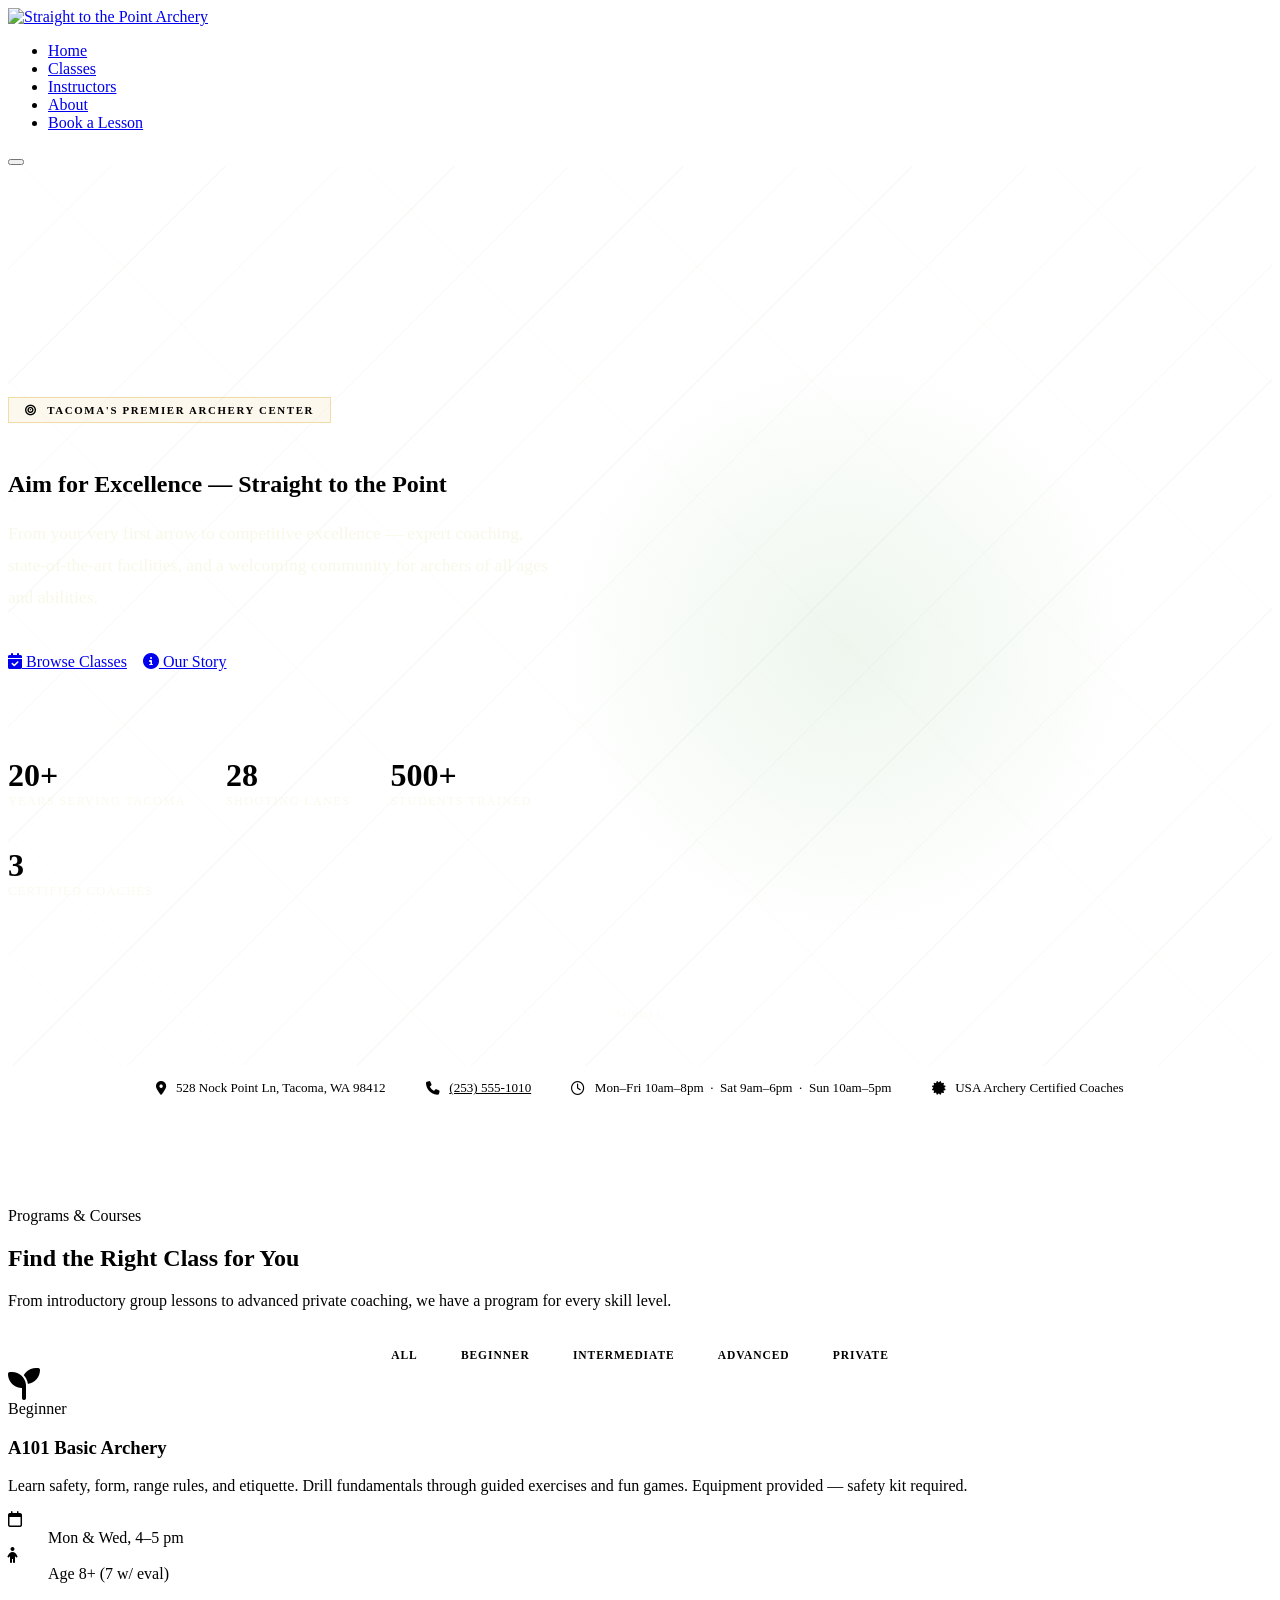
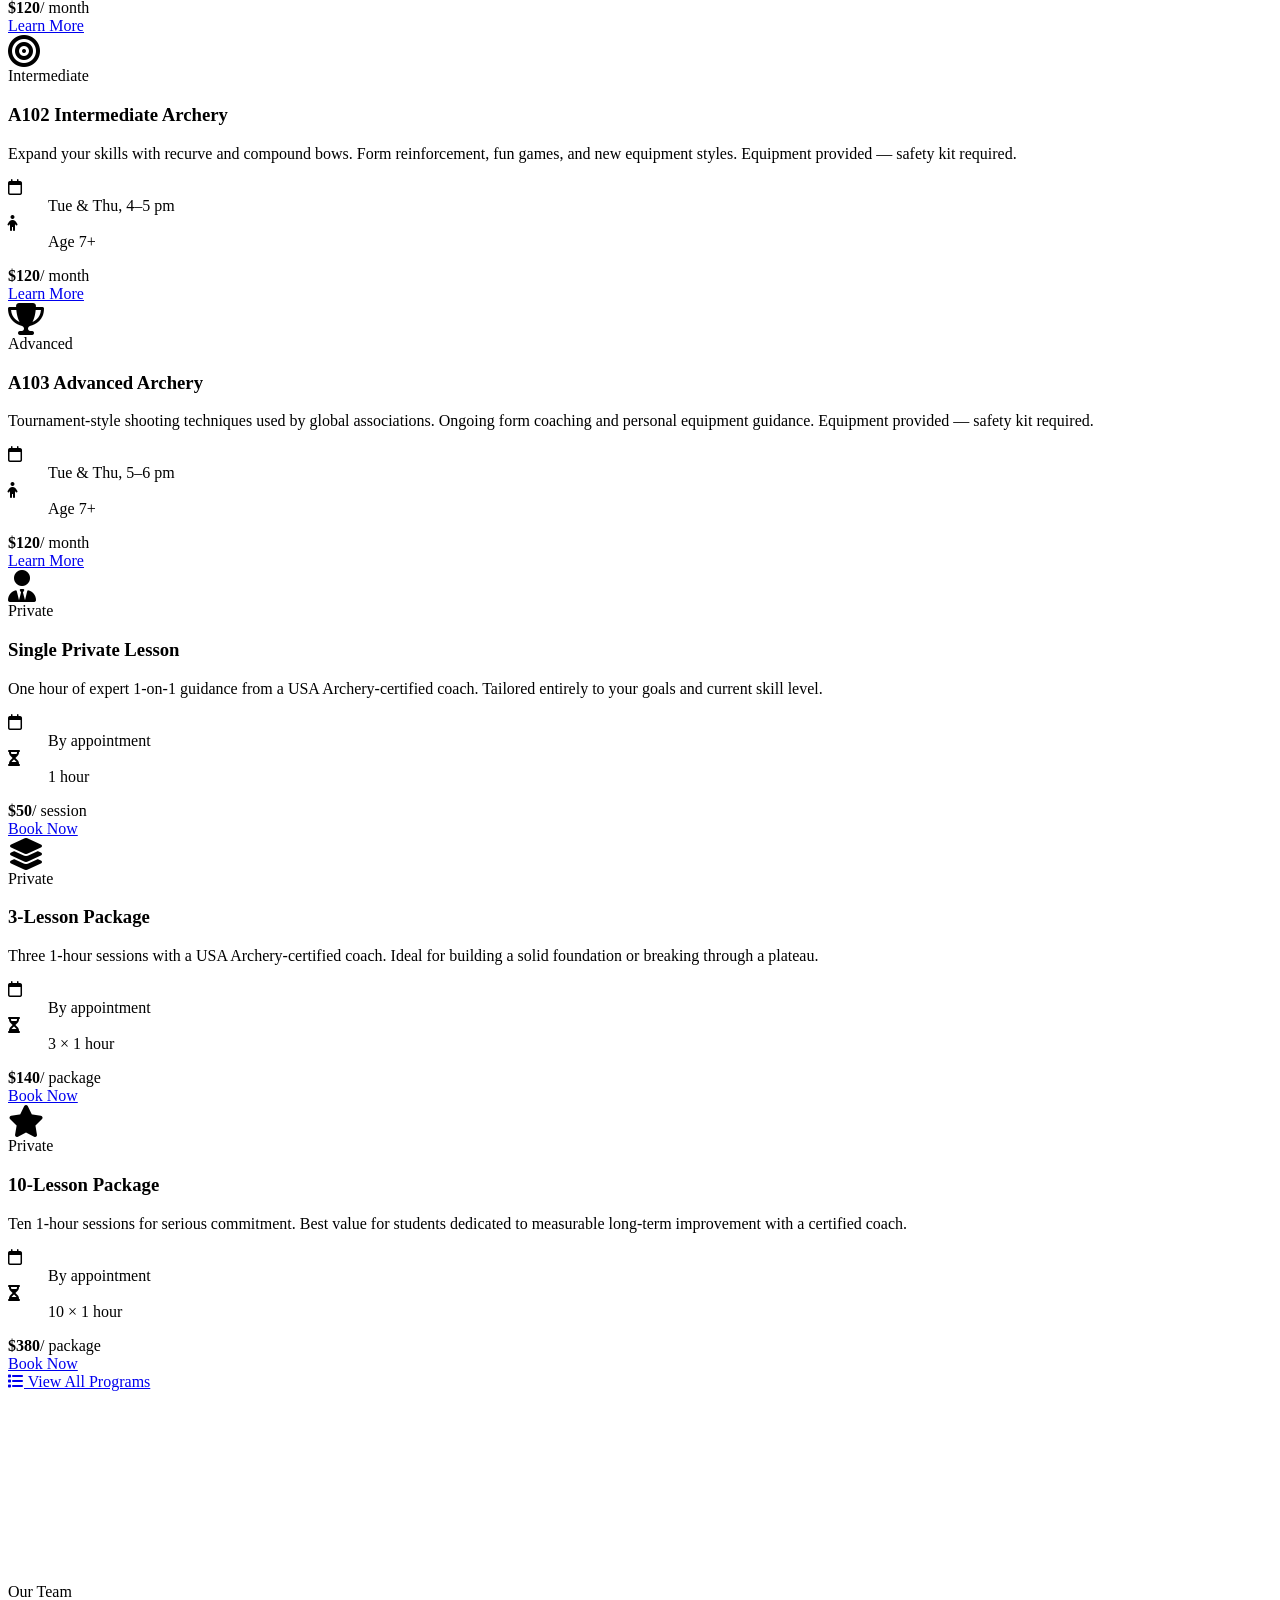
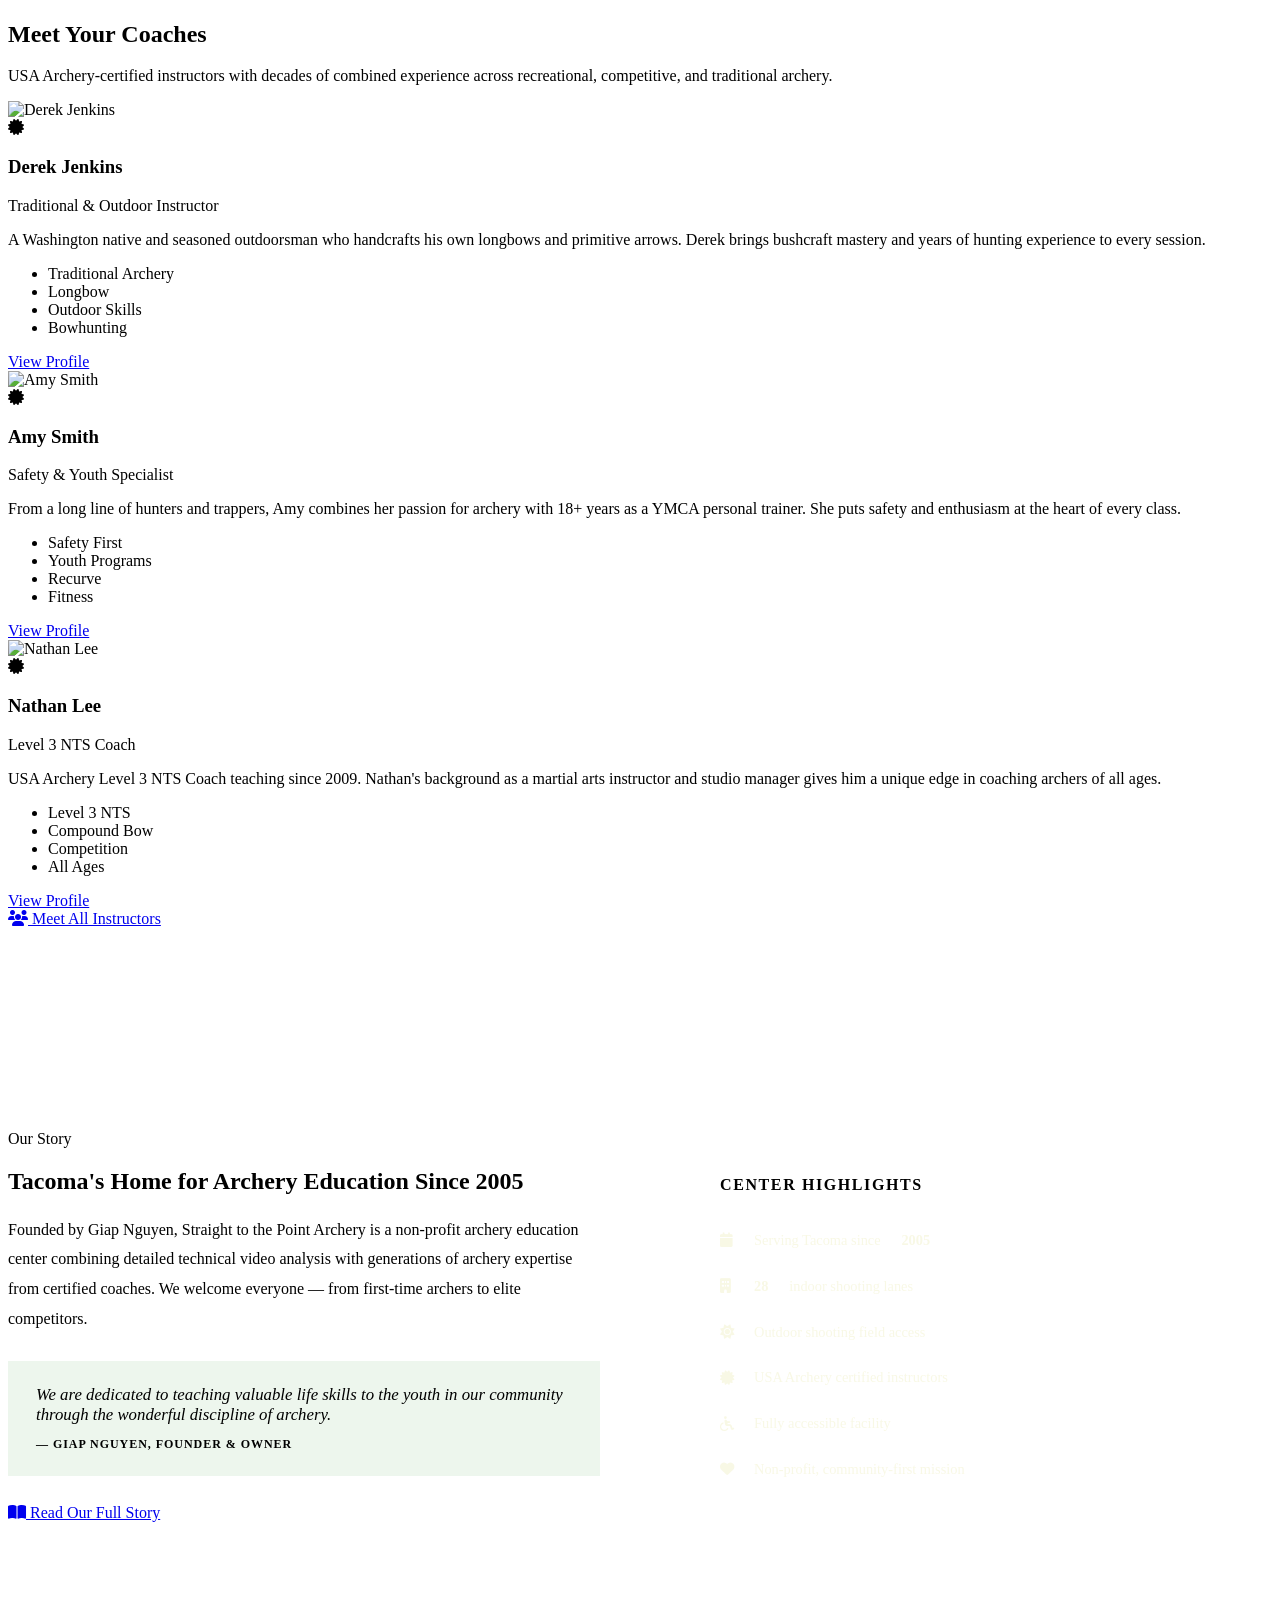
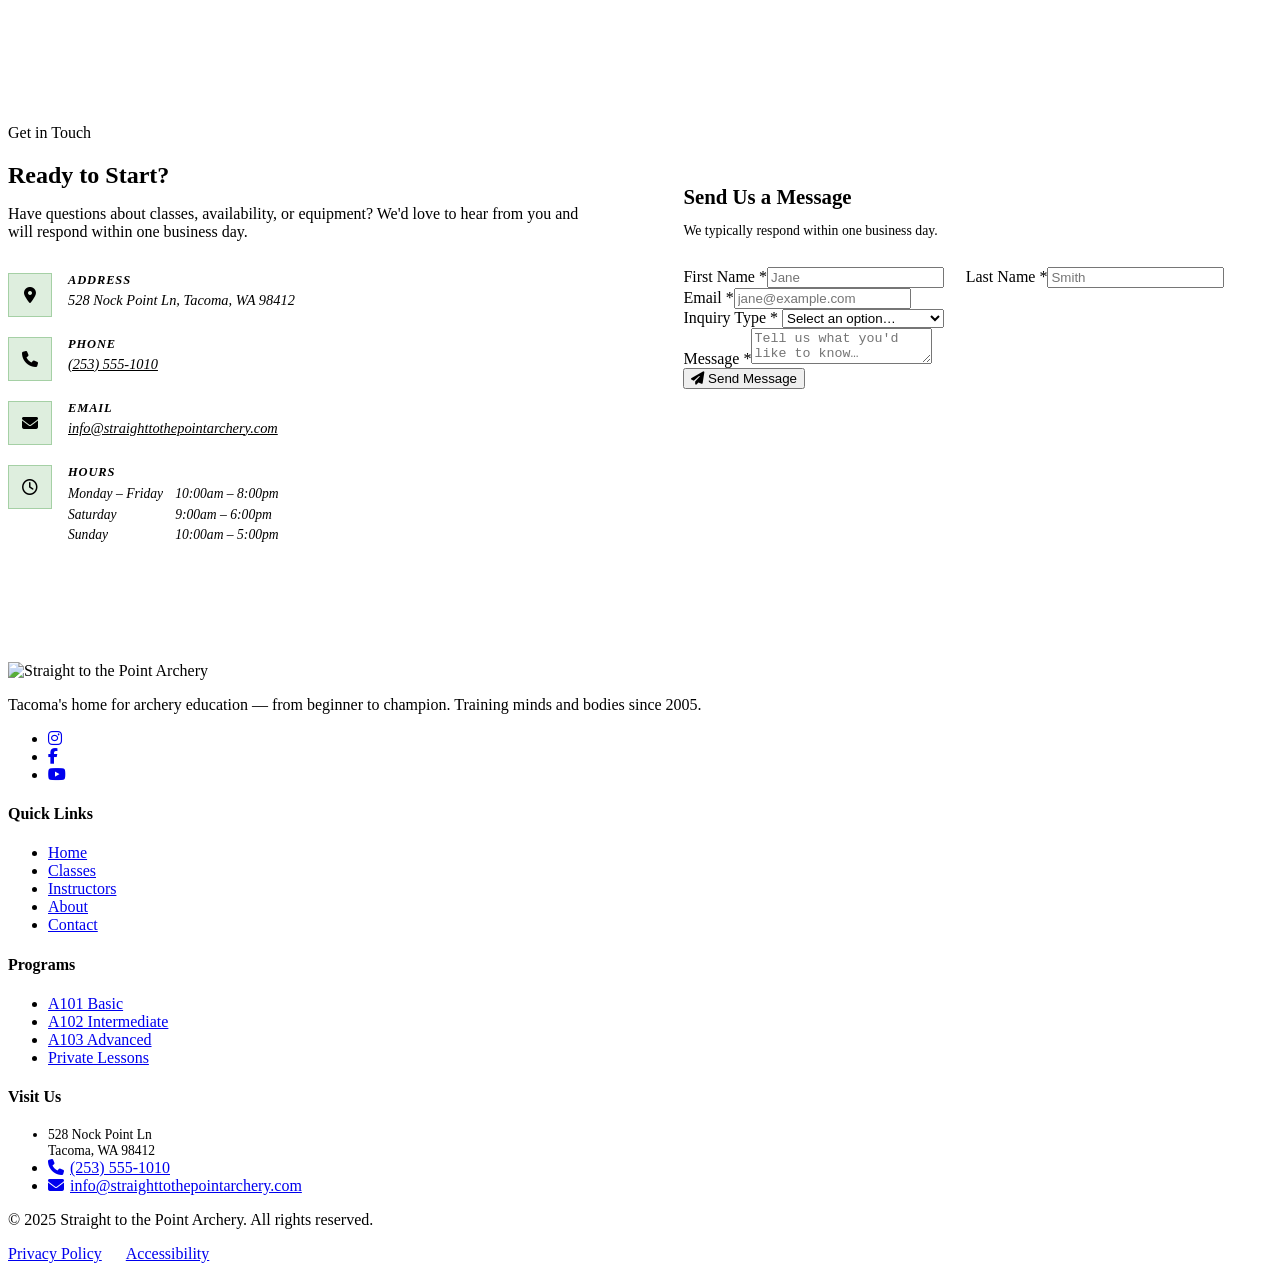
==== commit b3949810: "Add files via upload" ====
--- a/index.html
+++ b/index.html
@@ -3,12 +3,12 @@
 <head>
   <meta charset="UTF-8" />
   <meta name="viewport" content="width=device-width, initial-scale=1.0" />
-  <meta name="description" content="Archery Club — Group classes, private lessons, youth programs, and competitive coaching. Serving Tacoma since 2005." />
-  <title>Archery Club | Home</title>
-  <link rel="icon" type="image/svg+xml" href="data:image/svg+xml,<svg xmlns='http://www.w3.org/2000/svg' viewBox='0 0 32 32'><circle cx='16' cy='16' r='14' fill='%23c9a84c' opacity='.15'/><line x1='4' y1='16' x2='28' y2='16' stroke='%23c9a84c' stroke-width='2.2' stroke-linecap='round'/><polygon points='24,11 28,16 24,21' fill='%23c9a84c'/><circle cx='16' cy='16' r='3' fill='none' stroke='%23c9a84c' stroke-width='1.5'/></svg>" />
+  <meta name="description" content="Straight to the Point Archery — Group classes, private lessons, youth programs, and competitive coaching. Serving Tacoma since 2005." />
+  <title>Straight to the Point Archery | Home</title>
+  <link rel="icon" type="image/png" href="images/archeryAcademy-logo-color.png" />
   <link rel="preconnect" href="https://fonts.googleapis.com" />
   <link rel="preconnect" href="https://fonts.gstatic.com" crossorigin />
-  <link href="https://fonts.googleapis.com/css2?family=Cinzel:wght@400;600;700&family=Raleway:wght@300;400;500;600;700&family=Lora:ital,wght@0,400;0,600;1,400&display=swap" rel="stylesheet" />
+  <link href="https://fonts.googleapis.com/css2?family=Montserrat:wght@400;600;700;800;900&family=Open+Sans:ital,wght@0,400;0,600;1,400&display=swap" rel="stylesheet" />
   <link rel="stylesheet" href="https://cdnjs.cloudflare.com/ajax/libs/font-awesome/6.5.0/css/all.min.css" crossorigin="anonymous" />
   <link rel="stylesheet" href="css/style.css" />
   <style>
@@ -16,89 +16,90 @@
     .hero {
       min-height: 100vh; display: flex; align-items: center;
       position: relative; overflow: hidden;
-      background: linear-gradient(165deg, var(--navy) 0%, #0a1628 40%, #0d1f3a 100%);
+      background: linear-gradient(165deg, var(--brown-dark) 0%, #2a1a10 40%, #1d2e1d 100%);
     }
     .hero-bg-pattern {
       position: absolute; inset: 0;
       background-image:
-        repeating-linear-gradient(-45deg, transparent, transparent 80px, rgba(201,168,76,.03) 80px, rgba(201,168,76,.03) 81px),
-        repeating-linear-gradient(45deg, transparent, transparent 80px, rgba(201,168,76,.02) 80px, rgba(201,168,76,.02) 81px);
+        repeating-linear-gradient(-45deg, transparent, transparent 80px, rgba(34,139,34,.04) 80px, rgba(34,139,34,.04) 81px),
+        repeating-linear-gradient(45deg, transparent, transparent 80px, rgba(218,165,32,.02) 80px, rgba(218,165,32,.02) 81px);
     }
     .hero-glow {
       position: absolute; top: 20%; right: 10%;
       width: 600px; height: 600px; border-radius: 50%;
-      background: radial-gradient(circle, rgba(201,168,76,.06) 0%, transparent 70%);
+      background: radial-gradient(circle, rgba(34,139,34,.08) 0%, transparent 70%);
       pointer-events: none;
     }
     .hero-content { position: relative; z-index: 1; padding: 10rem 0 6rem; }
     .hero-inner { max-width: 680px; }
     .hero-badge {
       display: inline-flex; align-items: center; gap: .6rem;
-      font-family: var(--font-body); font-size: .7rem; font-weight: 700;
+      font-family: var(--font-display); font-size: .68rem; font-weight: 700;
       letter-spacing: .15em; text-transform: uppercase;
-      color: var(--gold); border: 1px solid rgba(201,168,76,.35);
+      color: var(--gold); border: 1px solid rgba(218,165,32,.35);
       padding: .4rem 1rem; border-radius: var(--radius-full);
-      background: rgba(201,168,76,.08); margin-bottom: 1.75rem;
-    }
-    .hero h1 { color: var(--white); margin-bottom: 1.25rem; }
-    .hero h1 .highlight { color: var(--gold); }
-    .hero-desc { font-size: 1.1rem; color: rgba(255,255,255,.65); margin-bottom: 2.5rem; max-width: 540px; line-height: 1.8; }
+      background: rgba(218,165,32,.08); margin-bottom: 1.75rem;
+    }
+    .hero h1 { color: var(--cream); margin-bottom: 1.25rem; }
+    .hero h1 .highlight { color: var(--green-light); }
+    .hero-desc { font-size: 1.1rem; color: rgba(245,245,220,.65); margin-bottom: 2.5rem; max-width: 540px; line-height: 1.8; }
     .hero-actions { display: flex; gap: 1rem; flex-wrap: wrap; margin-bottom: 3.5rem; }
     .hero-stats {
       display: flex; gap: 2.5rem; flex-wrap: wrap;
-      padding-top: 2rem; border-top: 1px solid var(--navy-border);
-    }
-    .hero-stat strong { display: block; font-family: var(--font-display); font-size: 2rem; color: var(--gold); line-height: 1; }
-    .hero-stat span { font-size: .78rem; color: rgba(255,255,255,.5); text-transform: uppercase; letter-spacing: .1em; }
+      padding-top: 2rem; border-top: 1px solid var(--brown-border);
+    }
+    .hero-stat strong { display: block; font-family: var(--font-display); font-size: 2rem; font-weight: 900; color: var(--gold); line-height: 1; }
+    .hero-stat span { font-size: .78rem; color: rgba(245,245,220,.5); text-transform: uppercase; letter-spacing: .1em; font-family: var(--font-display); }
     .hero-scroll {
       position: absolute; bottom: 2rem; left: 50%; transform: translateX(-50%);
       display: flex; flex-direction: column; align-items: center; gap: .5rem;
-      font-size: .65rem; text-transform: uppercase; letter-spacing: .14em; color: rgba(255,255,255,.35);
+      font-size: .65rem; text-transform: uppercase; letter-spacing: .14em; color: rgba(245,245,220,.35);
+      font-family: var(--font-display);
     }
     .scroll-dot {
-      width: 6px; height: 6px; border-radius: 50%; background: var(--gold);
+      width: 6px; height: 6px; border-radius: 50%; background: var(--green-light);
       animation: scrollBounce 1.8s ease-in-out infinite;
     }
     @keyframes scrollBounce { 0%,100%{transform:translateY(0);opacity:1} 50%{transform:translateY(8px);opacity:.4} }
 
     /* INFO BAR */
-    .info-bar { background: var(--navy-mid); border-top: 1px solid var(--navy-border); border-bottom: 1px solid var(--navy-border); padding: .9rem 0; }
+    .info-bar { background: var(--brown-dark); border-top: 1px solid var(--brown-border); border-bottom: 1px solid var(--brown-border); padding: .9rem 0; }
     .info-bar-inner { display: flex; flex-wrap: wrap; justify-content: center; gap: .5rem 2.5rem; }
     .info-item { display: flex; align-items: center; gap: .6rem; font-size: .82rem; color: var(--text-muted); }
-    .info-item i { color: var(--gold); font-size: .85rem; }
+    .info-item i { color: var(--green-light); font-size: .85rem; }
 
     /* SECTIONS */
-    .classes-section  { padding: 6rem 0; }
-    .instructors-section { padding: 6rem 0; background: var(--navy-mid); border-top: 1px solid var(--navy-border); border-bottom: 1px solid var(--navy-border); }
-    .testimonials-section { padding: 6rem 0; }
-    .about-teaser { padding: 6rem 0; background: var(--navy-mid); border-top: 1px solid var(--navy-border); border-bottom: 1px solid var(--navy-border); }
-    .contact-section { padding: 6rem 0; }
+    .classes-section  { padding: 6rem 0; background: var(--brown); }
+    .instructors-section { padding: 6rem 0; background: var(--brown-dark); border-top: 1px solid var(--brown-border); border-bottom: 1px solid var(--brown-border); }
+    .testimonials-section { padding: 6rem 0; background: var(--brown); }
+    .about-teaser { padding: 6rem 0; background: var(--brown-dark); border-top: 1px solid var(--brown-border); border-bottom: 1px solid var(--brown-border); }
+    .contact-section { padding: 6rem 0; background: var(--brown); }
 
     /* FILTER PILLS */
     .filter-pills { display: flex; flex-wrap: wrap; justify-content: center; gap: .5rem; margin-top: 2rem; }
     .pill {
-      font-family: var(--font-body); font-size: .72rem; font-weight: 700;
+      font-family: var(--font-display); font-size: .72rem; font-weight: 700;
       letter-spacing: .08em; text-transform: uppercase;
       padding: .45rem 1.1rem; border-radius: var(--radius-full);
-      border: 1px solid var(--navy-border); background: var(--navy-card);
+      border: 1px solid var(--brown-border); background: var(--brown-card);
       color: var(--text-muted); transition: all var(--transition);
     }
-    .pill:hover, .pill.active { background: var(--gold); color: var(--navy); border-color: var(--gold); }
+    .pill:hover, .pill.active { background: var(--gold); color: var(--brown-dark); border-color: var(--gold); }
 
     /* ABOUT TEASER LAYOUT */
     .about-two-col { display: grid; grid-template-columns: 1fr 1fr; gap: 5rem; align-items: center; }
     .founder-blockquote {
       margin: 1.75rem 0; padding: 1.5rem 1.75rem;
-      border-left: 3px solid var(--gold);
-      background: rgba(201,168,76,.06); border-radius: 0 var(--radius-md) var(--radius-md) 0;
-    }
-    .founder-blockquote p { font-family: var(--font-accent); font-style: italic; font-size: 1.05rem; color: var(--text-dark); margin: 0 0 .75rem; }
-    .founder-blockquote footer { font-size: .75rem; font-weight: 600; color: var(--gold); letter-spacing: .08em; text-transform: uppercase; }
-    .highlights-card { background: var(--navy-card); border: 1px solid var(--navy-border); border-radius: var(--radius-xl); padding: 2.5rem; }
-    .highlights-card h3 { font-family: var(--font-display); color: var(--gold); font-size: 1rem; letter-spacing: .1em; text-transform: uppercase; margin-bottom: 1.5rem; }
-    .highlight-item { display: flex; align-items: center; gap: 1rem; padding: .9rem 0; border-bottom: 1px solid var(--navy-border); font-size: .9rem; color: rgba(255,255,255,.75); }
+      border-left: 4px solid var(--green);
+      background: rgba(34,139,34,.08); border-radius: 0 var(--radius-md) var(--radius-md) 0;
+    }
+    .founder-blockquote p { font-style: italic; font-size: 1.05rem; color: var(--text-dark); margin: 0 0 .75rem; }
+    .founder-blockquote footer { font-size: .75rem; font-weight: 700; color: var(--green-light); letter-spacing: .08em; text-transform: uppercase; font-family: var(--font-display); }
+    .highlights-card { background: var(--brown-card); border: 1px solid var(--brown-border); border-top: 3px solid var(--green); border-radius: var(--radius-xl); padding: 2.5rem; }
+    .highlights-card h3 { font-family: var(--font-display); color: var(--green-light); font-size: 1rem; letter-spacing: .1em; text-transform: uppercase; margin-bottom: 1.5rem; }
+    .highlight-item { display: flex; align-items: center; gap: 1rem; padding: .9rem 0; border-bottom: 1px solid var(--brown-border); font-size: .9rem; color: rgba(245,245,220,.75); }
     .highlight-item:last-child { border-bottom: none; }
-    .highlight-item i { color: var(--gold); width: 18px; flex-shrink: 0; }
+    .highlight-item i { color: var(--green-light); width: 18px; flex-shrink: 0; }
 
     /* CONTACT LAYOUT */
     .contact-layout { display: grid; grid-template-columns: 1fr 1.1fr; gap: 4rem; align-items: start; }
@@ -106,17 +107,17 @@
     .contact-detail-item { display: flex; align-items: flex-start; gap: 1rem; margin-bottom: 1.25rem; }
     .contact-detail-icon {
       width: 42px; height: 42px; border-radius: var(--radius-sm); flex-shrink: 0;
-      background: rgba(201,168,76,.1); border: 1px solid rgba(201,168,76,.2);
-      display: flex; align-items: center; justify-content: center; color: var(--gold); font-size: 1rem;
+      background: rgba(34,139,34,.15); border: 1px solid rgba(34,139,34,.3);
+      display: flex; align-items: center; justify-content: center; color: var(--green-light); font-size: 1rem;
     }
     .contact-detail-text { display: flex; flex-direction: column; gap: .2rem; }
-    .contact-detail-text strong { font-size: .78rem; font-weight: 700; color: var(--text-dark); text-transform: uppercase; letter-spacing: .07em; }
+    .contact-detail-text strong { font-size: .78rem; font-weight: 700; color: var(--text-dark); text-transform: uppercase; letter-spacing: .07em; font-family: var(--font-display); }
     .contact-detail-text span, .contact-detail-text a { font-size: .9rem; color: var(--text); }
     .contact-detail-text a:hover { color: var(--gold-light); }
     .hours-table { font-size: .85rem; color: var(--text-muted); border-collapse: collapse; }
     .hours-table td { padding: .15rem .75rem .15rem 0; }
     .hours-table td:last-child { color: var(--text-dark); }
-    .contact-form-card { background: var(--navy-card); border: 1px solid var(--navy-border); border-top: 3px solid var(--gold); border-radius: var(--radius-xl); padding: 2.5rem; }
+    .contact-form-card { background: var(--brown-card); border: 1px solid var(--brown-border); border-top: 3px solid var(--green); border-radius: var(--radius-xl); padding: 2.5rem; }
     .contact-form-card h3 { font-size: 1.3rem; color: var(--text-dark); margin-bottom: .4rem; }
     .contact-form-card > p { font-size: .86rem; color: var(--text-muted); margin-bottom: 1.75rem; }
     .form-row { display: grid; grid-template-columns: 1fr 1fr; gap: 1rem; }
@@ -131,18 +132,8 @@
 
   <header id="site-header">
     <nav role="navigation" aria-label="Main navigation">
-      <a href="index.html" class="nav-logo" aria-label="Archery Club home">
-        <div class="nav-logo-icon" aria-hidden="true">
-          <svg viewBox="0 0 36 36" xmlns="http://www.w3.org/2000/svg" fill="none">
-            <circle cx="18" cy="18" r="16" stroke="#c9a84c" stroke-width="1.5" opacity=".3"/>
-            <circle cx="18" cy="18" r="10" stroke="#c9a84c" stroke-width="1.2" opacity=".5"/>
-            <circle cx="18" cy="18" r="4" fill="#c9a84c" opacity=".8"/>
-            <line x1="2" y1="18" x2="34" y2="18" stroke="#c9a84c" stroke-width="2" stroke-linecap="round"/>
-            <polygon points="29,13 34,18 29,23" fill="#c9a84c"/>
-            <line x1="31" y1="18" x2="24" y2="12" stroke="#c9a84c" stroke-width="1.2" stroke-linecap="round"/>
-          </svg>
-        </div>
-        <div class="nav-logo-text">Archery Club<span>Est. 2005 · Tacoma, WA</span></div>
+      <a href="index.html" class="nav-logo" aria-label="Straight to the Point Archery home">
+        <img src="images/archeryAcademy-logo-white.png" alt="Straight to the Point Archery" class="nav-logo-img" />
       </a>
       <ul class="nav-links" id="nav-links" role="list">
         <li><a href="index.html" class="active" aria-current="page">Home</a></li>
@@ -164,10 +155,10 @@
       <div class="container hero-content">
         <div class="hero-inner">
           <div class="hero-badge" aria-hidden="true"><i class="fa-solid fa-bullseye"></i> Tacoma's Premier Archery Center</div>
-          <h1>Master the Art of <span class="highlight">Precision</span> Archery</h1>
-          <p class="hero-desc">From your very first arrow to competitive excellence — Archery Club offers expert coaching, state-of-the-art facilities, and a welcoming community for archers of all ages and abilities.</p>
+          <h1>Aim for <span class="highlight">Excellence</span> — Straight to the Point</h1>
+          <p class="hero-desc">From your very first arrow to competitive excellence — expert coaching, state-of-the-art facilities, and a welcoming community for archers of all ages and abilities.</p>
           <div class="hero-actions">
-            <a href="classes.html" class="btn btn-primary"><i class="fa-solid fa-calendar-check" aria-hidden="true"></i> Browse Classes</a>
+            <a href="classes.html" class="btn btn-green"><i class="fa-solid fa-calendar-check" aria-hidden="true"></i> Browse Classes</a>
             <a href="about.html" class="btn btn-outline-light"><i class="fa-solid fa-circle-info" aria-hidden="true"></i> Our Story</a>
           </div>
           <div class="hero-stats">
@@ -212,7 +203,7 @@
 
           <article class="class-card">
             <div class="class-card-header">
-              <div class="class-icon" aria-hidden="true"><i class="fa-solid fa-seedling" style="color:var(--gold);font-size:2rem;"></i></div>
+              <div class="class-icon" aria-hidden="true"><i class="fa-solid fa-seedling" style="color:var(--green-light);font-size:2rem;"></i></div>
               <span class="class-badge">Beginner</span>
             </div>
             <div class="class-card-body">
@@ -230,7 +221,7 @@
           <article class="class-card">
             <div class="class-card-header">
               <div class="class-icon" aria-hidden="true"><i class="fa-solid fa-bullseye" style="color:var(--gold);font-size:2rem;"></i></div>
-              <span class="class-badge">Intermediate</span>
+              <span class="class-badge badge-intermediate">Intermediate</span>
             </div>
             <div class="class-card-body">
               <h3>A102 Intermediate Archery</h3>
@@ -247,7 +238,7 @@
           <article class="class-card">
             <div class="class-card-header">
               <div class="class-icon" aria-hidden="true"><i class="fa-solid fa-trophy" style="color:var(--gold);font-size:2rem;"></i></div>
-              <span class="class-badge">Advanced</span>
+              <span class="class-badge badge-advanced">Advanced</span>
             </div>
             <div class="class-card-body">
               <h3>A103 Advanced Archery</h3>
@@ -264,7 +255,7 @@
           <article class="class-card">
             <div class="class-card-header">
               <div class="class-icon" aria-hidden="true"><i class="fa-solid fa-user-tie" style="color:var(--gold);font-size:2rem;"></i></div>
-              <span class="class-badge">Private</span>
+              <span class="class-badge badge-private">Private</span>
             </div>
             <div class="class-card-body">
               <h3>Single Private Lesson</h3>
@@ -281,7 +272,7 @@
           <article class="class-card">
             <div class="class-card-header">
               <div class="class-icon" aria-hidden="true"><i class="fa-solid fa-layer-group" style="color:var(--gold);font-size:2rem;"></i></div>
-              <span class="class-badge">Private</span>
+              <span class="class-badge badge-private">Private</span>
             </div>
             <div class="class-card-body">
               <h3>3-Lesson Package</h3>
@@ -298,7 +289,7 @@
           <article class="class-card">
             <div class="class-card-header">
               <div class="class-icon" aria-hidden="true"><i class="fa-solid fa-star" style="color:var(--gold);font-size:2rem;"></i></div>
-              <span class="class-badge">Private</span>
+              <span class="class-badge badge-private">Private</span>
             </div>
             <div class="class-card-body">
               <h3>10-Lesson Package</h3>
@@ -314,7 +305,7 @@
 
         </div>
         <div class="view-all-wrap">
-          <a href="classes.html" class="btn btn-primary"><i class="fa-solid fa-list" aria-hidden="true"></i> View All Programs</a>
+          <a href="classes.html" class="btn btn-green"><i class="fa-solid fa-list" aria-hidden="true"></i> View All Programs</a>
         </div>
       </div>
     </section>
@@ -331,7 +322,7 @@
 
           <article class="instructor-card">
             <div class="instructor-photo-wrap">
-              <div class="instructor-photo-placeholder" aria-label="Derek Jenkins">DJ</div>
+              <img src="images/instructor-bio-image1.png" alt="Derek Jenkins" class="instructor-photo-circle" />
               <div class="instructor-badge-icon" aria-hidden="true"><i class="fa-solid fa-certificate"></i></div>
             </div>
             <h3>Derek Jenkins</h3>
@@ -348,7 +339,7 @@
 
           <article class="instructor-card">
             <div class="instructor-photo-wrap">
-              <div class="instructor-photo-placeholder" aria-label="Amy Smith">AS</div>
+              <img src="images/instructor-bio-image2.png" alt="Amy Smith" class="instructor-photo-circle" />
               <div class="instructor-badge-icon" aria-hidden="true"><i class="fa-solid fa-certificate"></i></div>
             </div>
             <h3>Amy Smith</h3>
@@ -365,7 +356,7 @@
 
           <article class="instructor-card">
             <div class="instructor-photo-wrap">
-              <div class="instructor-photo-placeholder" aria-label="Nathan Lee">NL</div>
+              <img src="images/instructor-bio-image3.png" alt="Nathan Lee" class="instructor-photo-circle" />
               <div class="instructor-badge-icon" aria-hidden="true"><i class="fa-solid fa-certificate"></i></div>
             </div>
             <h3>Nathan Lee</h3>
@@ -394,7 +385,7 @@
           <div>
             <span class="section-label" aria-hidden="true">Our Story</span>
             <h2 id="about-teaser-heading">Tacoma's Home for Archery Education Since 2005</h2>
-            <p style="color:var(--text-muted);margin: 1rem 0 1.5rem;line-height:1.85;">Founded by Giap Nguyen, Archery Club is a non-profit archery education center combining detailed technical video analysis with generations of archery expertise from certified coaches. We welcome everyone — from first-time archers to elite competitors.</p>
+            <p style="color:var(--text-muted);margin: 1rem 0 1.5rem;line-height:1.85;">Founded by Giap Nguyen, Straight to the Point Archery is a non-profit archery education center combining detailed technical video analysis with generations of archery expertise from certified coaches. We welcome everyone — from first-time archers to elite competitors.</p>
             <blockquote class="founder-blockquote">
               <p>We are dedicated to teaching valuable life skills to the youth in our community through the wonderful discipline of archery.</p>
               <footer>— Giap Nguyen, Founder &amp; Owner</footer>
@@ -403,8 +394,8 @@
           </div>
           <div class="highlights-card">
             <h3>Center Highlights</h3>
-            <div class="highlight-item"><i class="fa-solid fa-calendar" aria-hidden="true"></i> Serving Tacoma since <strong style="color:var(--white);margin-left:.3rem;">2005</strong></div>
-            <div class="highlight-item"><i class="fa-solid fa-building" aria-hidden="true"></i> <strong style="color:var(--white);margin-right:.3rem;">28</strong> indoor shooting lanes</div>
+            <div class="highlight-item"><i class="fa-solid fa-calendar" aria-hidden="true"></i> Serving Tacoma since <strong style="color:var(--cream);margin-left:.3rem;">2005</strong></div>
+            <div class="highlight-item"><i class="fa-solid fa-building" aria-hidden="true"></i> <strong style="color:var(--cream);margin-right:.3rem;">28</strong> indoor shooting lanes</div>
             <div class="highlight-item"><i class="fa-solid fa-sun" aria-hidden="true"></i> Outdoor shooting field access</div>
             <div class="highlight-item"><i class="fa-solid fa-certificate" aria-hidden="true"></i> USA Archery certified instructors</div>
             <div class="highlight-item"><i class="fa-solid fa-wheelchair" aria-hidden="true"></i> Fully accessible facility</div>
@@ -433,7 +424,7 @@
               </div>
               <div class="contact-detail-item">
                 <div class="contact-detail-icon" aria-hidden="true"><i class="fa-solid fa-envelope"></i></div>
-                <div class="contact-detail-text"><strong>Email</strong><a href="mailto:archery-education@example.com">archery-education@example.com</a></div>
+                <div class="contact-detail-text"><strong>Email</strong><a href="mailto:info@straighttothepointarchery.com">info@straighttothepointarchery.com</a></div>
               </div>
               <div class="contact-detail-item">
                 <div class="contact-detail-icon" aria-hidden="true"><i class="fa-regular fa-clock"></i></div>
@@ -455,12 +446,12 @@
             <p>We typically respond within one business day.</p>
             <form action="#" method="post" aria-label="Contact form" novalidate>
               <div class="form-row">
-                <div class="form-group"><label for="fname">First Name <span aria-hidden="true" style="color:var(--gold);">*</span></label><input type="text" id="fname" name="first_name" required autocomplete="given-name" placeholder="Jane" /></div>
-                <div class="form-group"><label for="lname">Last Name <span aria-hidden="true" style="color:var(--gold);">*</span></label><input type="text" id="lname" name="last_name" required autocomplete="family-name" placeholder="Smith" /></div>
+                <div class="form-group"><label for="fname">First Name <span aria-hidden="true" style="color:var(--green-light);">*</span></label><input type="text" id="fname" name="first_name" required autocomplete="given-name" placeholder="Jane" /></div>
+                <div class="form-group"><label for="lname">Last Name <span aria-hidden="true" style="color:var(--green-light);">*</span></label><input type="text" id="lname" name="last_name" required autocomplete="family-name" placeholder="Smith" /></div>
               </div>
-              <div class="form-group"><label for="email">Email <span aria-hidden="true" style="color:var(--gold);">*</span></label><input type="email" id="email" name="email" required autocomplete="email" placeholder="jane@example.com" /></div>
+              <div class="form-group"><label for="email">Email <span aria-hidden="true" style="color:var(--green-light);">*</span></label><input type="email" id="email" name="email" required autocomplete="email" placeholder="jane@example.com" /></div>
               <div class="form-group">
-                <label for="inquiry">Inquiry Type <span aria-hidden="true" style="color:var(--gold);">*</span></label>
+                <label for="inquiry">Inquiry Type <span aria-hidden="true" style="color:var(--green-light);">*</span></label>
                 <select id="inquiry" name="inquiry" required>
                   <option value="" disabled selected>Select an option…</option>
                   <option value="class-info">Class information</option>
@@ -469,7 +460,7 @@
                   <option value="general">General question</option>
                 </select>
               </div>
-              <div class="form-group"><label for="message">Message <span aria-hidden="true" style="color:var(--gold);">*</span></label><textarea id="message" name="message" required placeholder="Tell us what you'd like to know…"></textarea></div>
+              <div class="form-group"><label for="message">Message <span aria-hidden="true" style="color:var(--green-light);">*</span></label><textarea id="message" name="message" required placeholder="Tell us what you'd like to know…"></textarea></div>
               <div class="form-submit"><button type="submit" class="btn btn-primary"><i class="fa-solid fa-paper-plane" aria-hidden="true"></i> Send Message</button></div>
             </form>
           </div>
@@ -480,33 +471,24 @@
   </main>
 
   <footer>
-    <div class="container">
-      <div class="footer-grid">
-        <div class="footer-brand">
-          <a href="index.html" class="nav-logo" aria-label="Archery Club home">
-            <div class="nav-logo-icon" aria-hidden="true">
-              <svg viewBox="0 0 36 36" xmlns="http://www.w3.org/2000/svg" fill="none">
-                <circle cx="18" cy="18" r="16" stroke="#c9a84c" stroke-width="1.5" opacity=".3"/>
-                <circle cx="18" cy="18" r="10" stroke="#c9a84c" stroke-width="1.2" opacity=".5"/>
-                <circle cx="18" cy="18" r="4" fill="#c9a84c" opacity=".8"/>
-                <line x1="2" y1="18" x2="34" y2="18" stroke="#c9a84c" stroke-width="2" stroke-linecap="round"/>
-                <polygon points="29,13 34,18 29,23" fill="#c9a84c"/>
-              </svg>
-            </div>
-            <div class="nav-logo-text">Archery Club<span>Est. 2005 · Tacoma, WA</span></div>
-          </a>
-          <p>Tacoma's home for archery education — from beginner to champion. Training minds and bodies since 2005.</p>
-          <ul class="footer-social" role="list">
-            <li><a href="#" class="social-link" aria-label="Instagram"><i class="fa-brands fa-instagram" aria-hidden="true"></i></a></li>
-            <li><a href="#" class="social-link" aria-label="Facebook"><i class="fa-brands fa-facebook-f" aria-hidden="true"></i></a></li>
-            <li><a href="#" class="social-link" aria-label="YouTube"><i class="fa-brands fa-youtube" aria-hidden="true"></i></a></li>
-          </ul>
-        </div>
-        <nav aria-label="Quick links"><div class="footer-col"><h4>Quick Links</h4><ul class="footer-links" role="list"><li><a href="index.html">Home</a></li><li><a href="classes.html">Classes</a></li><li><a href="instructors.html">Instructors</a></li><li><a href="about.html">About</a></li><li><a href="contact.html">Contact</a></li></ul></div></nav>
-        <nav aria-label="Programs"><div class="footer-col"><h4>Programs</h4><ul class="footer-links" role="list"><li><a href="classes.html#a101">A101 Basic</a></li><li><a href="classes.html#a102">A102 Intermediate</a></li><li><a href="classes.html#a103">A103 Advanced</a></li><li><a href="classes.html#private">Private Lessons</a></li></ul></div></nav>
-        <div class="footer-col"><h4>Visit Us</h4><ul class="footer-links" role="list"><li style="color:var(--text-muted);font-size:.85rem;">528 Nock Point Ln<br>Tacoma, WA 98412</li><li><a href="tel:+12535551010"><i class="fa-solid fa-phone" style="color:var(--gold);margin-right:6px;" aria-hidden="true"></i>(253) 555-1010</a></li><li><a href="mailto:archery-education@example.com"><i class="fa-solid fa-envelope" style="color:var(--gold);margin-right:6px;" aria-hidden="true"></i>archery-education@example.com</a></li></ul></div>
-      </div>
-      <div class="footer-bottom"><p>&copy; 2025 Archery Club. All rights reserved.</p><div style="display:flex;gap:1.5rem;"><a href="#">Privacy Policy</a><a href="#">Accessibility</a></div></div>
+    <div class="footer-inner">
+      <div class="container">
+        <div class="footer-grid">
+          <div class="footer-brand">
+            <img src="images/archeryAcademy-logo-white.png" alt="Straight to the Point Archery" class="footer-logo-img" />
+            <p>Tacoma's home for archery education — from beginner to champion. Training minds and bodies since 2005.</p>
+            <ul class="footer-social" role="list">
+              <li><a href="#" class="social-link" aria-label="Instagram"><i class="fa-brands fa-instagram" aria-hidden="true"></i></a></li>
+              <li><a href="#" class="social-link" aria-label="Facebook"><i class="fa-brands fa-facebook-f" aria-hidden="true"></i></a></li>
+              <li><a href="#" class="social-link" aria-label="YouTube"><i class="fa-brands fa-youtube" aria-hidden="true"></i></a></li>
+            </ul>
+          </div>
+          <nav aria-label="Quick links"><div class="footer-col"><h4>Quick Links</h4><ul class="footer-links" role="list"><li><a href="index.html">Home</a></li><li><a href="classes.html">Classes</a></li><li><a href="instructors.html">Instructors</a></li><li><a href="about.html">About</a></li><li><a href="contact.html">Contact</a></li></ul></div></nav>
+          <nav aria-label="Programs"><div class="footer-col"><h4>Programs</h4><ul class="footer-links" role="list"><li><a href="classes.html#a101">A101 Basic</a></li><li><a href="classes.html#a102">A102 Intermediate</a></li><li><a href="classes.html#a103">A103 Advanced</a></li><li><a href="classes.html#private">Private Lessons</a></li></ul></div></nav>
+          <div class="footer-col"><h4>Visit Us</h4><ul class="footer-links" role="list"><li style="color:var(--text-muted);font-size:.85rem;">528 Nock Point Ln<br>Tacoma, WA 98412</li><li><a href="tel:+12535551010"><i class="fa-solid fa-phone" style="color:var(--green-light);margin-right:6px;" aria-hidden="true"></i>(253) 555-1010</a></li><li><a href="mailto:info@straighttothepointarchery.com"><i class="fa-solid fa-envelope" style="color:var(--green-light);margin-right:6px;" aria-hidden="true"></i>info@straighttothepointarchery.com</a></li></ul></div>
+        </div>
+        <div class="footer-bottom"><p>&copy; 2025 Straight to the Point Archery. All rights reserved.</p><div style="display:flex;gap:1.5rem;"><a href="#">Privacy Policy</a><a href="#">Accessibility</a></div></div>
+      </div>
     </div>
   </footer>
 
